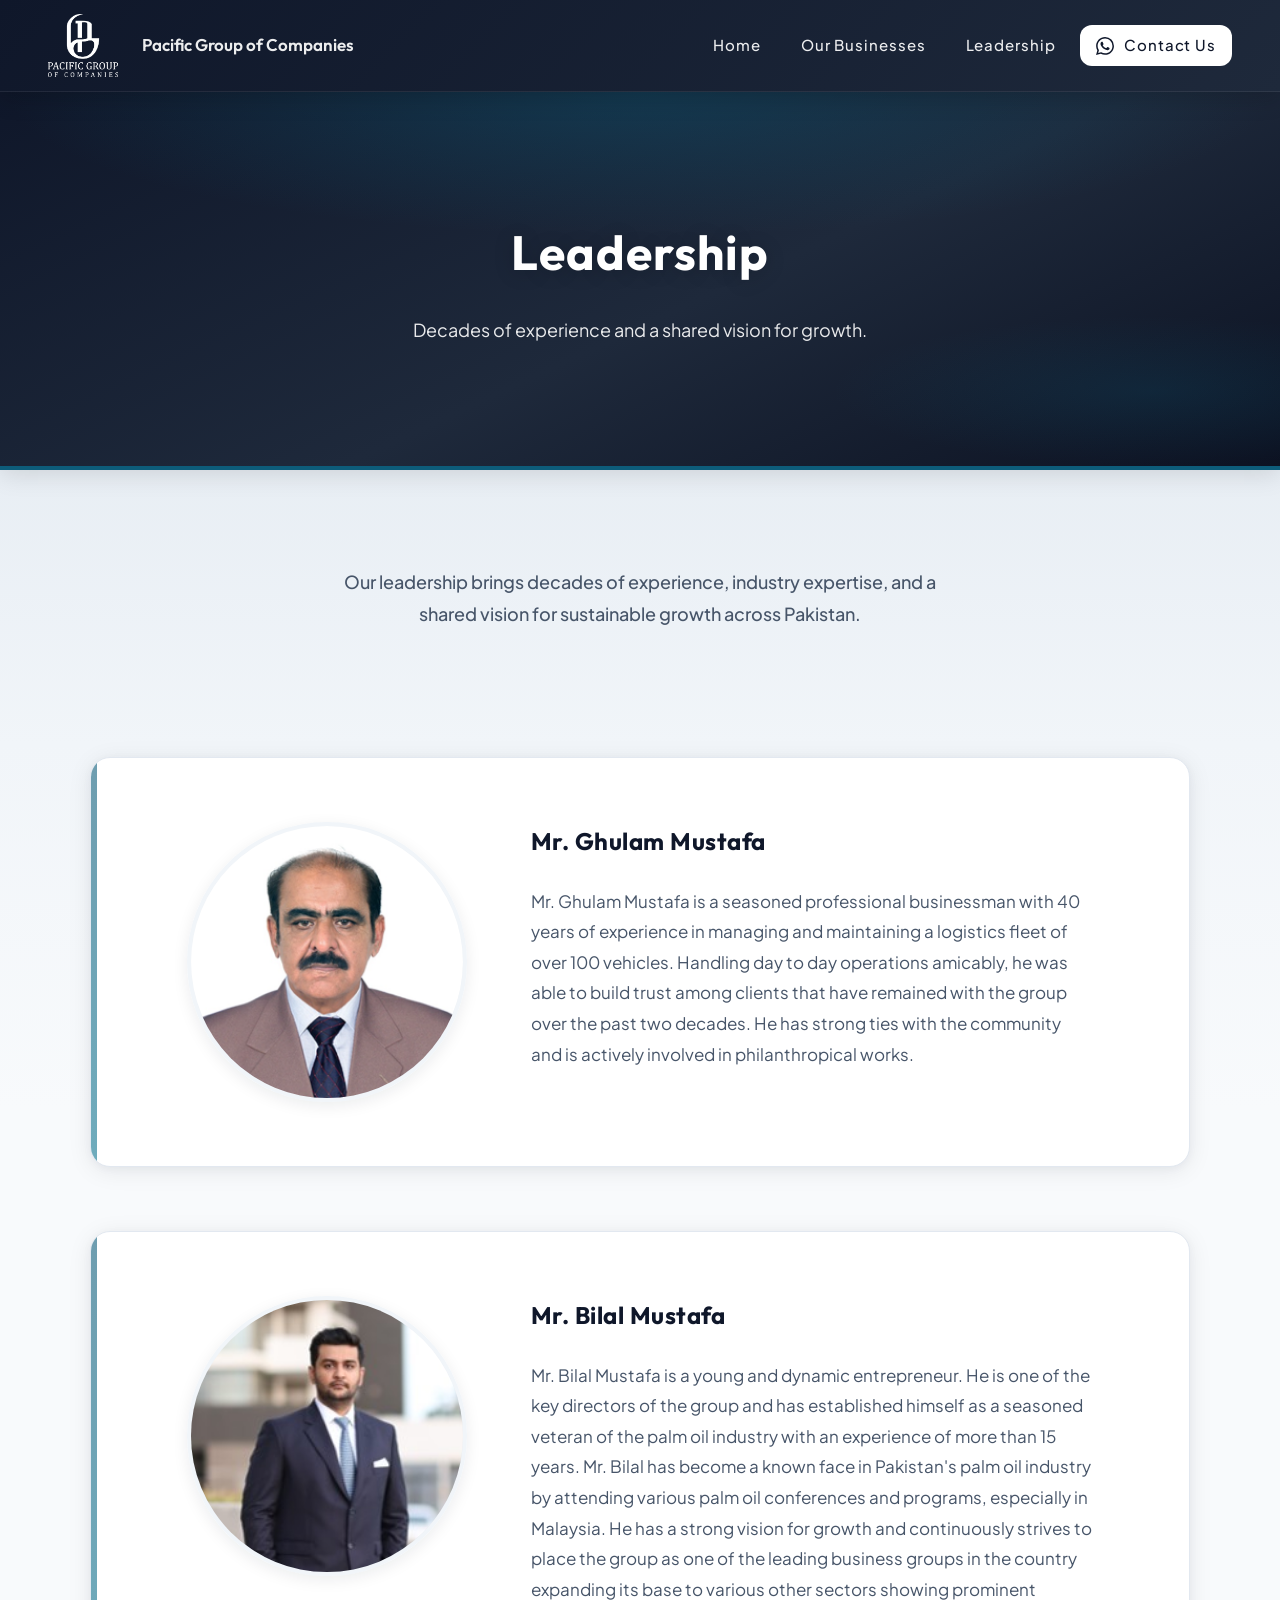
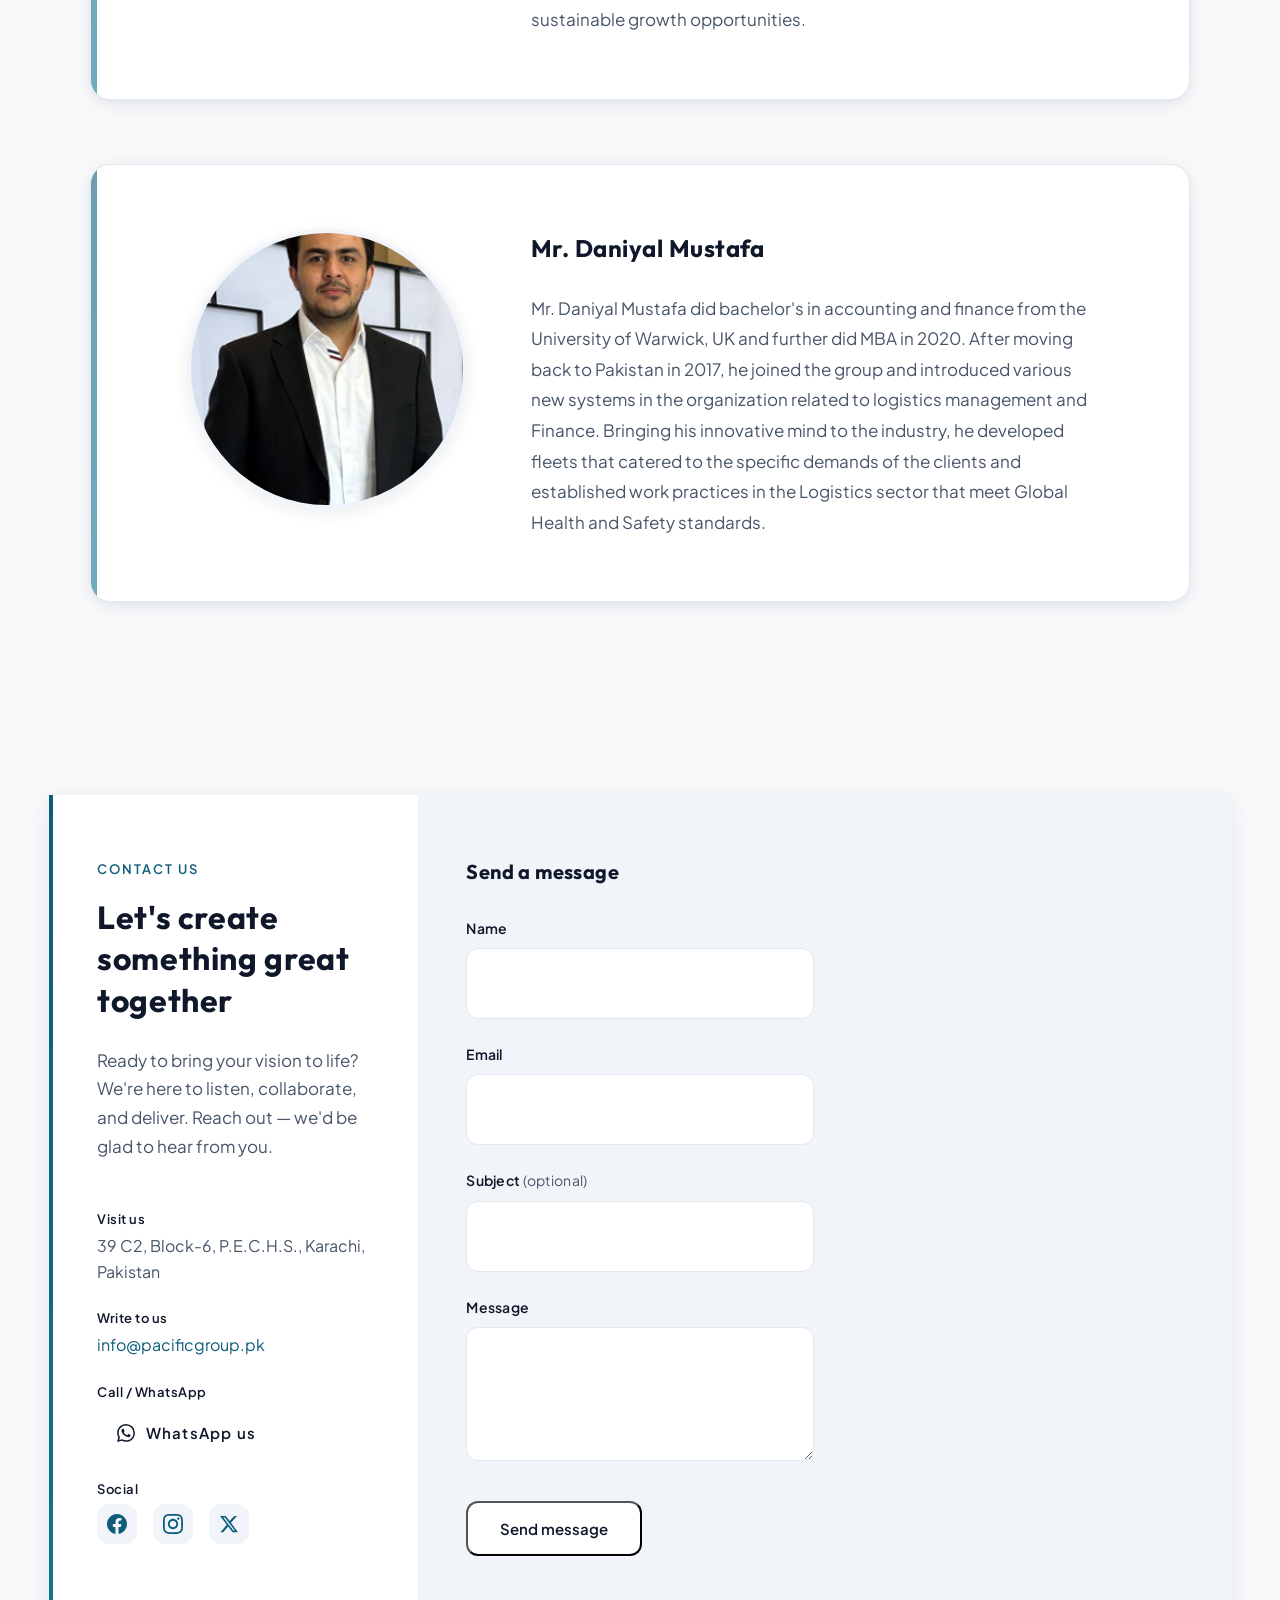
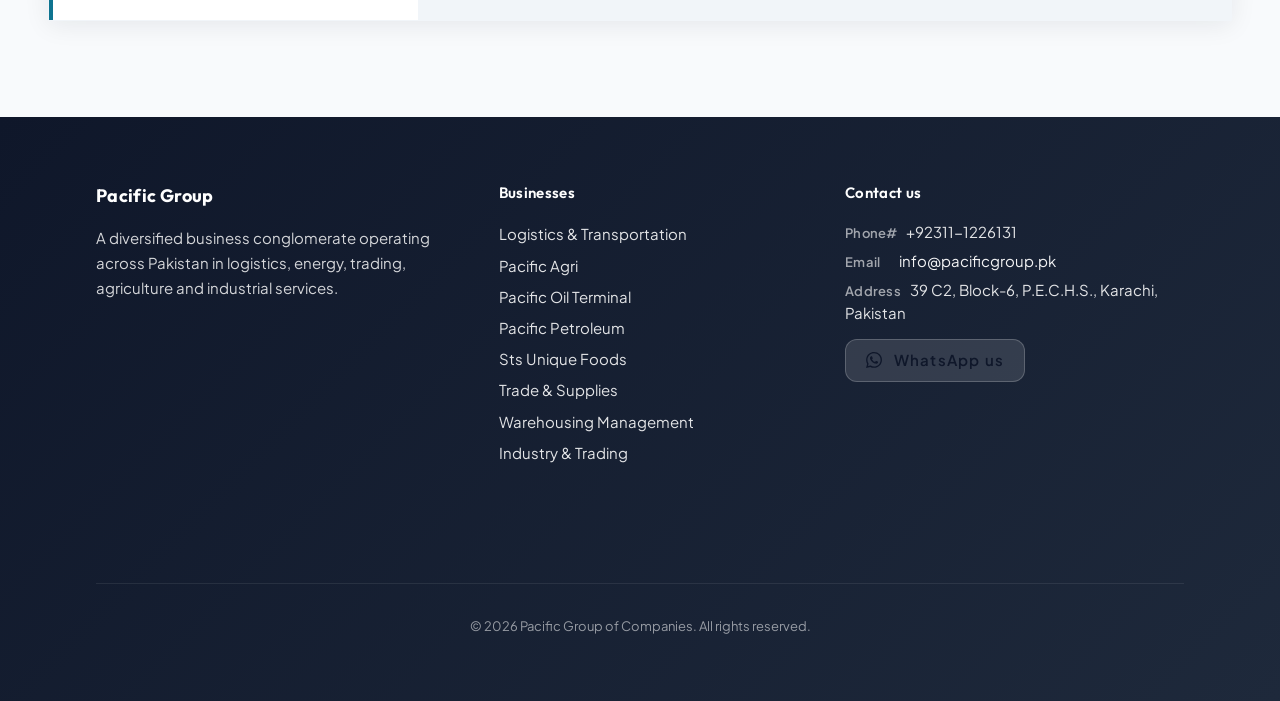
==== board-of-directors.html @ 05a31a5a "Initial commit: Pacific Group of Companies website Made-with: Cursor" ====
<!DOCTYPE html>
<html lang="en">
<head>
  <meta charset="UTF-8">
  <meta name="viewport" content="width=device-width, initial-scale=1.0">
  <title>Leadership | Pacific Group of Companies</title>
  <meta name="description" content="Meet our Leadership: Mr. Ghulam Mustafa, Mr. Bilal Mustafa, and Mr. Daniyal Mustafa — driving excellence across Pakistan.">
  <link rel="icon" type="image/png" href="assets/images/companies/pacific-group-logo.png">
  <link rel="stylesheet" href="assets/css/main.css?v=5">
  <link rel="preconnect" href="https://fonts.googleapis.com">
  <link rel="preconnect" href="https://fonts.gstatic.com" crossorigin>
  <link href="https://fonts.googleapis.com/css2?family=Outfit:wght@500;600;700&family=Plus+Jakarta+Sans:wght@400;500;600;700&display=swap" rel="stylesheet">
</head>
<body class="page-board">
  <header class="site-header" id="site-header">
    <a href="index.html" class="logo-link">
      <img src="assets/images/companies/pacific-group-logo.png" alt="Pacific Group of Companies" class="logo-img">
      <span class="logo-text">Pacific Group of Companies</span>
    </a>
    <button type="button" class="nav-toggle" aria-label="Toggle menu"></button>
    <nav class="nav">
      <a href="index.html">Home</a>
      <div class="nav-dropdown">
        <a href="our-businesses.html" class="nav-dropdown-trigger">Our Businesses</a>
        <div class="nav-dropdown-panel">
          <a href="our-businesses.html#logistics-transportation">Logistics &amp; Transportation</a>
          <a href="our-businesses.html#pacific-agri">Pacific Agri</a>
          <a href="our-businesses.html#pacific-oil-terminal">Pacific Oil Terminal</a>
          <a href="our-businesses.html#pacific-petroleum">Pacific Petroleum</a>
          <a href="our-businesses.html#sts-unique-foods">Sts Unique Foods</a>
          <a href="our-businesses.html#trade-supplies">Trade &amp; Supplies</a>
          <a href="our-businesses.html#warehousing-management">Warehousing Management</a>
        </div>
      </div>
      <a href="board-of-directors.html">Leadership</a>
      <a href="#" class="btn-contact" id="contact-us-btn"><svg class="icon-whatsapp" width="18" height="18" viewBox="0 0 24 24" fill="currentColor" aria-hidden="true"><path d="M17.472 14.382c-.297-.149-1.758-.867-2.03-.967-.273-.099-.471-.148-.67.15-.197.297-.767.966-.94 1.164-.173.199-.347.223-.644.075-.297-.15-1.255-.463-2.39-1.475-.883-.788-1.48-1.761-1.653-2.059-.173-.297-.018-.458.13-.606.134-.133.298-.347.446-.52.149-.174.198-.298.298-.497.099-.198.05-.371-.025-.52-.075-.149-.669-1.612-.916-2.207-.242-.579-.487-.5-.669-.51-.173-.008-.371-.01-.57-.01-.198 0-.52.074-.792.372-.272.297-1.04 1.016-1.04 2.479 0 1.462 1.065 2.875 1.213 3.074.149.198 2.096 3.2 5.077 4.487.709.306 1.262.489 1.694.625.712.227 1.36.195 1.871.118.571-.085 1.758-.719 2.006-1.413.248-.694.248-1.289.173-1.413-.074-.124-.272-.198-.57-.347m-5.421 7.403h-.004a9.87 9.87 0 01-5.031-1.378l-.361-.214-3.741.982.998-3.648-.235-.374a9.86 9.86 0 01-1.51-5.26c.001-5.45 4.436-9.884 9.888-9.884 2.64 0 5.122 1.03 6.988 2.898a9.825 9.825 0 012.893 6.994c-.003 5.45-4.437 9.884-9.885 9.884m8.413-18.297A11.815 11.815 0 0012.05 0C5.495 0 .16 5.335.157 11.892c0 2.096.547 4.142 1.588 5.945L.057 24l6.305-1.654a11.882 11.882 0 005.683 1.448h.005c6.554 0 11.89-5.335 11.893-11.893a11.821 11.821 0 00-3.48-8.413z"/></svg> Contact Us</a>
    </nav>
  </header>

  <main>
    <section class="page-hero">
      <div class="section-inner">
        <h1 class="reveal">Leadership</h1>
        <p class="reveal reveal-delay-1">Decades of experience and a shared vision for growth.</p>
      </div>
    </section>

    <section class="board-cards" id="board-cards">
      <div class="section-inner">
        <p class="board-intro reveal">Our leadership brings decades of experience, industry expertise, and a shared vision for sustainable growth across Pakistan.</p>
      <article class="director-card reveal">
        <div class="director-photo">
          <img src="assets/images/board/ghulam-mustafa.png" alt="Mr. Ghulam Mustafa">
        </div>
        <div class="director-content">
          <h2>Mr. Ghulam Mustafa</h2>
          <p>Mr. Ghulam Mustafa is a seasoned professional businessman with 40 years of experience in managing and maintaining a logistics fleet of over 100 vehicles. Handling day to day operations amicably, he was able to build trust among clients that have remained with the group over the past two decades. He has strong ties with the community and is actively involved in philanthropical works.</p>
        </div>
      </article>

      <article class="director-card reveal">
        <div class="director-photo">
          <img src="assets/images/board/bilal-mustafa.jpg" alt="Mr. Bilal Mustafa">
        </div>
        <div class="director-content">
          <h2>Mr. Bilal Mustafa</h2>
          <p>Mr. Bilal Mustafa is a young and dynamic entrepreneur. He is one of the key directors of the group and has established himself as a seasoned veteran of the palm oil industry with an experience of more than 15 years. Mr. Bilal has become a known face in Pakistan's palm oil industry by attending various palm oil conferences and programs, especially in Malaysia. He has a strong vision for growth and continuously strives to place the group as one of the leading business groups in the country expanding its base to various other sectors showing prominent sustainable growth opportunities.</p>
        </div>
      </article>

      <article class="director-card reveal">
        <div class="director-photo">
          <img src="assets/images/board/daniyal-mustafa.png" alt="Mr. Daniyal Mustafa">
        </div>
        <div class="director-content">
          <h2>Mr. Daniyal Mustafa</h2>
          <p>Mr. Daniyal Mustafa did bachelor's in accounting and finance from the University of Warwick, UK and further did MBA in 2020. After moving back to Pakistan in 2017, he joined the group and introduced various new systems in the organization related to logistics management and Finance. Bringing his innovative mind to the industry, he developed fleets that catered to the specific demands of the clients and established work practices in the Logistics sector that meet Global Health and Safety standards.</p>
        </div>
      </article>
      </div>
    </section>

    <section class="contact-card-section" id="contact">
      <div class="section-inner">
      <div class="contact-card">
        <div class="contact-card-info">
          <span class="contact-card-label">Contact us</span>
          <h2 class="contact-card-title">Let's create something great together</h2>
          <p class="contact-card-desc">Ready to bring your vision to life? We're here to listen, collaborate, and deliver. Reach out — we'd be glad to hear from you.</p>
          <div class="contact-card-details">
            <p class="contact-detail-heading">Visit us</p>
            <p class="contact-detail-text">39 C2, Block-6, P.E.C.H.S., Karachi, Pakistan</p>
            <p class="contact-detail-heading">Write to us</p>
            <p class="contact-detail-text"><a href="mailto:info@pacificgroup.pk">info@pacificgroup.pk</a></p>
            <p class="contact-detail-heading">Call / WhatsApp</p>
            <p class="contact-detail-text"><a href="#" class="btn-contact contact-card-whatsapp" id="contact-us-card"><svg class="icon-whatsapp" width="18" height="18" viewBox="0 0 24 24" fill="currentColor" aria-hidden="true"><path d="M17.472 14.382c-.297-.149-1.758-.867-2.03-.967-.273-.099-.471-.148-.67.15-.197.297-.767.966-.94 1.164-.173.199-.347.223-.644.075-.297-.15-1.255-.463-2.39-1.475-.883-.788-1.48-1.761-1.653-2.059-.173-.297-.018-.458.13-.606.134-.133.298-.347.446-.52.149-.174.198-.298.298-.497.099-.198.05-.371-.025-.52-.075-.149-.669-1.612-.916-2.207-.242-.579-.487-.5-.669-.51-.173-.008-.371-.01-.57-.01-.198 0-.52.074-.792.372-.272.297-1.04 1.016-1.04 2.479 0 1.462 1.065 2.875 1.213 3.074.149.198 2.096 3.2 5.077 4.487.709.306 1.262.489 1.694.625.712.227 1.36.195 1.871.118.571-.085 1.758-.719 2.006-1.413.248-.694.248-1.289.173-1.413-.074-.124-.272-.198-.57-.347m-5.421 7.403h-.004a9.87 9.87 0 01-5.031-1.378l-.361-.214-3.741.982.998-3.648-.235-.374a9.86 9.86 0 01-1.51-5.26c.001-5.45 4.436-9.884 9.888-9.884 2.64 0 5.122 1.03 6.988 2.898a9.825 9.825 0 012.893 6.994c-.003 5.45-4.437 9.884-9.885 9.884m8.413-18.297A11.815 11.815 0 0012.05 0C5.495 0 .16 5.335.157 11.892c0 2.096.547 4.142 1.588 5.945L.057 24l6.305-1.654a11.882 11.882 0 005.683 1.448h.005c6.554 0 11.89-5.335 11.893-11.893a11.821 11.821 0 00-3.48-8.413z"/></svg> WhatsApp us</a></p>
            <p class="contact-detail-heading">Social</p>
            <p class="contact-detail-text contact-social">
              <a href="https://www.facebook.com/" target="_blank" rel="noopener noreferrer" aria-label="Facebook" class="contact-social-link"><svg width="20" height="20" viewBox="0 0 24 24" fill="currentColor" aria-hidden="true"><path d="M24 12.073c0-6.627-5.373-12-12-12s-12 5.373-12 12c0 5.99 4.388 10.954 10.125 11.854v-8.385H7.078v-3.47h3.047V9.43c0-3.007 1.792-4.669 4.533-4.669 1.312 0 2.686.235 2.686.235v2.953H15.83c-1.491 0-1.956.925-1.956 1.874v2.25h3.328l-.532 3.47h-2.796v8.385C19.612 23.027 24 18.062 24 12.073z"/></svg></a>
              <a href="https://www.instagram.com/" target="_blank" rel="noopener noreferrer" aria-label="Instagram" class="contact-social-link"><svg width="20" height="20" viewBox="0 0 24 24" fill="currentColor" aria-hidden="true"><path d="M12 2.163c3.204 0 3.584.012 4.85.07 3.252.148 4.771 1.691 4.919 4.919.058 1.265.069 1.645.069 4.849 0 3.205-.012 3.584-.069 4.849-.149 3.225-1.664 4.771-4.919 4.919-1.266.058-1.644.07-4.85.07-3.204 0-3.584-.012-4.849-.07-3.26-.149-4.771-1.699-4.919-4.92-.058-1.265-.07-1.644-.07-4.849 0-3.204.013-3.583.07-4.849.149-3.227 1.664-4.771 4.919-4.919 1.266-.057 1.645-.069 4.849-.069zm0-2.163c-3.259 0-3.667.014-4.947.072-4.358.2-6.78 2.618-6.98 6.98-.059 1.281-.073 1.689-.073 4.948 0 3.259.014 3.668.072 4.948.2 4.358 2.618 6.78 6.98 6.98 1.281.058 1.689.072 4.948.072 3.259 0 3.668-.014 4.948-.072 4.354-.2 6.782-2.618 6.979-6.98.059-1.28.073-1.689.073-4.948 0-3.259-.014-3.667-.072-4.947-.196-4.354-2.617-6.78-6.979-6.98-1.281-.059-1.69-.073-4.949-.073zm0 5.838c-3.403 0-6.162 2.759-6.162 6.162s2.759 6.163 6.162 6.163 6.162-2.759 6.162-6.163c0-3.403-2.759-6.162-6.162-6.162zm0 10.162c-2.209 0-4-1.79-4-4 0-2.209 1.791-4 4-4s4 1.791 4 4c0 2.21-1.791 4-4 4zm6.406-11.845c-.796 0-1.441.645-1.441 1.44s.645 1.44 1.441 1.44c.795 0 1.439-.645 1.439-1.44s-.644-1.44-1.439-1.44z"/></svg></a>
              <a href="https://twitter.com/" target="_blank" rel="noopener noreferrer" aria-label="X (Twitter)" class="contact-social-link"><svg width="20" height="20" viewBox="0 0 24 24" fill="currentColor" aria-hidden="true"><path d="M18.244 2.25h3.308l-7.227 8.26 8.502 11.24H16.17l-5.214-6.817L4.99 21.75H1.68l7.73-8.835L1.254 2.25H8.08l4.713 6.231zm-1.161 17.52h1.833L7.084 4.126H5.117z"/></svg></a>
            </p>
          </div>
        </div>
        <div class="contact-query-form-wrap">
          <h3 class="contact-form-heading">Send a message</h3>
          <form class="contact-query-form" action="https://formspree.io/f/xjgedqyq" method="POST">
            <div class="contact-form-field">
              <label for="contact-name" class="contact-form-label">Name</label>
              <input type="text" id="contact-name" name="name" required aria-label="Your name" class="contact-form-input">
            </div>
            <div class="contact-form-field">
              <label for="contact-email" class="contact-form-label">Email</label>
              <input type="email" id="contact-email" name="email" required aria-label="Your email" class="contact-form-input">
            </div>
            <div class="contact-form-field">
              <label for="contact-subject" class="contact-form-label">Subject <span class="contact-form-optional">(optional)</span></label>
              <input type="text" id="contact-subject" name="subject" aria-label="Subject" class="contact-form-input">
            </div>
            <div class="contact-form-field">
              <label for="contact-message" class="contact-form-label">Message</label>
              <textarea id="contact-message" name="message" required aria-label="Your message" rows="4" class="contact-form-input contact-form-textarea"></textarea>
            </div>
            <button type="submit" class="btn btn-primary contact-form-submit">Send message</button>
          </form>
        </div>
        <div class="contact-card-map">
          <iframe src="https://maps.google.com/maps?q=39+C2,+Block-6,+P.E.C.H.S.,+Karachi,+Pakistan&z=16&ie=UTF8&iwloc=&output=embed" width="100%" height="100%" style="border:0;" allowfullscreen="" loading="lazy" referrerpolicy="no-referrer-when-downgrade" title="Pacific Group - 39 C2 Block-6 P.E.C.H.S. Karachi"></iframe>
        </div>
      </div>
      </div>
    </section>
  </main>

  <footer class="site-footer">
    <div class="footer-inner">
      <div class="footer-col footer-about">
        <p class="footer-brand">Pacific Group</p>
        <p class="footer-desc">A diversified business conglomerate operating across Pakistan in logistics, energy, trading, agriculture and industrial services.</p>
      </div>
      <div class="footer-col footer-businesses">
        <p class="footer-heading">Businesses</p>
        <ul class="footer-list">
          <li><a href="our-businesses.html#logistics-transportation">Logistics &amp; Transportation</a></li>
          <li><a href="our-businesses.html#pacific-agri">Pacific Agri</a></li>
          <li><a href="our-businesses.html#pacific-oil-terminal">Pacific Oil Terminal</a></li>
          <li><a href="our-businesses.html#pacific-petroleum">Pacific Petroleum</a></li>
          <li><a href="our-businesses.html#sts-unique-foods">Sts Unique Foods</a></li>
          <li><a href="our-businesses.html#trade-supplies">Trade &amp; Supplies</a></li>
          <li><a href="our-businesses.html#warehousing-management">Warehousing Management</a></li>
          <li><a href="our-businesses.html">Industry &amp; Trading</a></li>
        </ul>
      </div>
      <div class="footer-col footer-contact">
        <p class="footer-heading">Contact us</p>
        <p class="footer-contact-item"><span class="footer-icon">Phone#</span> +92311-1226131</p>
        <p class="footer-contact-item"><span class="footer-icon">Email</span> <a href="mailto:info@pacificgroup.pk">info@pacificgroup.pk</a></p>
        <p class="footer-contact-item"><span class="footer-icon">Address</span> 39 C2, Block-6, P.E.C.H.S., Karachi, Pakistan</p>
        <p class="footer-contact-item"><a href="#" class="btn-contact btn-contact-footer" id="contact-us-footer"><svg class="icon-whatsapp" width="16" height="16" viewBox="0 0 24 24" fill="currentColor" aria-hidden="true"><path d="M17.472 14.382c-.297-.149-1.758-.867-2.03-.967-.273-.099-.471-.148-.67.15-.197.297-.767.966-.94 1.164-.173.199-.347.223-.644.075-.297-.15-1.255-.463-2.39-1.475-.883-.788-1.48-1.761-1.653-2.059-.173-.297-.018-.458.13-.606.134-.133.298-.347.446-.52.149-.174.198-.298.298-.497.099-.198.05-.371-.025-.52-.075-.149-.669-1.612-.916-2.207-.242-.579-.487-.5-.669-.51-.173-.008-.371-.01-.57-.01-.198 0-.52.074-.792.372-.272.297-1.04 1.016-1.04 2.479 0 1.462 1.065 2.875 1.213 3.074.149.198 2.096 3.2 5.077 4.487.709.306 1.262.489 1.694.625.712.227 1.36.195 1.871.118.571-.085 1.758-.719 2.006-1.413.248-.694.248-1.289.173-1.413-.074-.124-.272-.198-.57-.347m-5.421 7.403h-.004a9.87 9.87 0 01-5.031-1.378l-.361-.214-3.741.982.998-3.648-.235-.374a9.86 9.86 0 01-1.51-5.26c.001-5.45 4.436-9.884 9.888-9.884 2.64 0 5.122 1.03 6.988 2.898a9.825 9.825 0 012.893 6.994c-.003 5.45-4.437 9.884-9.885 9.884m8.413-18.297A11.815 11.815 0 0012.05 0C5.495 0 .16 5.335.157 11.892c0 2.096.547 4.142 1.588 5.945L.057 24l6.305-1.654a11.882 11.882 0 005.683 1.448h.005c6.554 0 11.89-5.335 11.893-11.893a11.821 11.821 0 00-3.48-8.413z"/></svg> WhatsApp us</a></p>
      </div>
      <p class="copyright">&copy; <span id="year"></span> Pacific Group of Companies. All rights reserved.</p>
    </div>
  </footer>

  <button type="button" class="back-to-top" id="back-to-top" aria-label="Back to top" title="Back to top">
    <svg width="24" height="24" viewBox="0 0 24 24" fill="currentColor" aria-hidden="true"><path d="M7.41 15.41L12 10.83l4.59 4.58L18 14l-6-6-6 6z"/></svg>
  </button>

  <script src="assets/js/contact-config.js"></script>
  <script src="assets/js/main.js?v=3"></script>
</body>
</html>
---- assets/css/main.css ----
/* Pacific Group of Companies – Premium company profile
   Refined, professional, with transitions and scroll reveals. */

:root {
  --color-bg: #f8fafc;
  --color-surface: #ffffff;
  --color-text: #0f172a;
  --color-text-muted: #475569;
  --color-muted-light: #94a3b8;
  --color-accent: #0d5c7a;
  --color-accent-light: #0e7490;
  --color-accent-hover: #155e75;
  --color-hero-bg: #0f172a;
  --color-hero-bg-end: #1e293b;
  --color-border: #e2e8f0;
  --color-border-soft: #f1f5f9;
  --font-display: 'Outfit', 'Plus Jakarta Sans', sans-serif;
  --font-sans: 'Plus Jakarta Sans', -apple-system, BlinkMacSystemFont, sans-serif;
  --space-xs: 0.5rem;
  --space-sm: 1rem;
  --space-md: 1.5rem;
  --space-lg: 2rem;
  --space-xl: 3rem;
  --space-2xl: 4rem;
  --space-3xl: 6rem;
  --radius: 12px;
  --radius-lg: 20px;
  --radius-xl: 28px;
  --shadow-sm: 0 2px 8px rgba(15, 23, 42, 0.06);
  --shadow: 0 4px 24px rgba(15, 23, 42, 0.08);
  --shadow-lg: 0 12px 48px rgba(15, 23, 42, 0.12);
  --shadow-glow: 0 0 40px rgba(13, 92, 122, 0.15);
  --header-h: 92px;
  --header-bg: #0f172a;
  --header-bg-end: #1e293b;
  --header-text: rgba(255, 255, 255, 0.92);
  --header-text-hover: #fff;
  --header-border: rgba(255, 255, 255, 0.08);
  --ease-out: cubic-bezier(0.22, 1, 0.36, 1);
  --ease-out-expo: cubic-bezier(0.16, 1, 0.3, 1);
  --transition-fast: 0.2s var(--ease-out);
  --transition: 0.35s var(--ease-out);
  --transition-slow: 0.5s var(--ease-out-expo);
}

*,
*::before,
*::after {
  box-sizing: border-box;
}

html {
  scroll-behavior: smooth;
  scroll-padding-top: calc(var(--header-h) + 16px);
}

body {
  margin: 0;
  font-family: var(--font-sans);
  font-size: 1rem;
  line-height: 1.65;
  color: var(--color-text);
  background: var(--color-bg);
  -webkit-font-smoothing: antialiased;
}

img {
  max-width: 100%;
  height: auto;
  display: block;
}

a {
  color: var(--color-accent);
  text-decoration: none;
  transition: color var(--transition-fast);
}

a:hover {
  text-decoration: none;
}

/* ----- Scroll reveal: visible by default so content shows if JS fails ----- */
.reveal {
  opacity: 1;
  transform: translateY(0);
  transition: opacity 0.7s var(--ease-out-expo), transform 0.7s var(--ease-out-expo);
}

/* When JS runs it adds .js-ready; then we hide .reveal until they get .visible */
body.js-ready .reveal {
  opacity: 0;
  transform: translateY(28px);
}

body.js-ready .reveal.visible {
  opacity: 1;
  transform: translateY(0);
}

.reveal-delay-1 { transition-delay: 0.1s; }
.reveal-delay-2 { transition-delay: 0.2s; }
.reveal-delay-3 { transition-delay: 0.3s; }
.reveal-delay-4 { transition-delay: 0.4s; }

/* ----- Header – dark, matches hero/footer; same on every page ----- */
.site-header {
  position: fixed;
  top: 0;
  left: 0;
  right: 0;
  z-index: 1000;
  display: flex;
  align-items: center;
  justify-content: space-between;
  gap: var(--space-md);
  height: var(--header-h);
  min-height: var(--header-h);
  padding: 0 var(--space-xl);
  background: linear-gradient(135deg, var(--header-bg) 0%, var(--header-bg-end) 100%);
  border-bottom: 1px solid var(--header-border);
  box-shadow: 0 4px 24px rgba(0, 0, 0, 0.2);
}

.site-header.scrolled {
  box-shadow: 0 4px 28px rgba(0, 0, 0, 0.25);
}

.logo-link {
  display: flex;
  align-items: center;
  text-decoration: none;
  transition: opacity var(--transition-fast), transform var(--transition-fast);
}

.logo-link:hover {
  text-decoration: none;
  opacity: 0.9;
  transform: scale(1.02);
}

.site-header .logo-img {
  max-height: 64px;
  height: 64px;
  width: auto;
  object-fit: contain;
  object-position: left center;
  filter: brightness(0) invert(1);
}

.logo-text {
  font-family: var(--font-display);
  font-weight: 600;
  font-size: 1.0625rem;
  color: var(--header-text);
  white-space: nowrap;
  margin-left: var(--space-md);
  max-width: 280px;
  overflow: hidden;
  transition: opacity var(--transition), max-width var(--transition), margin-left var(--transition);
}

.site-header.scrolled .logo-text {
  opacity: 0;
  max-width: 0;
  margin-left: 0;
}

/* ----- Back to top – floating button, visible on scroll ----- */
.back-to-top {
  position: fixed;
  bottom: var(--space-lg);
  right: var(--space-lg);
  z-index: 999;
  width: 52px;
  height: 52px;
  padding: 0;
  border: none;
  border-radius: 50%;
  background: linear-gradient(135deg, var(--header-bg) 0%, var(--header-bg-end) 100%);
  color: #fff;
  cursor: pointer;
  box-shadow: var(--shadow-lg);
  display: flex;
  align-items: center;
  justify-content: center;
  opacity: 0;
  visibility: hidden;
  transform: translateY(8px);
  transition: opacity var(--transition), visibility var(--transition), transform var(--transition);
}

.back-to-top.is-visible {
  opacity: 1;
  visibility: visible;
  transform: translateY(0);
}

.back-to-top.is-visible:hover,
.back-to-top.is-visible:focus {
  transform: translateY(0) scale(1.06);
}

.nav {
  display: flex;
  align-items: center;
  gap: var(--space-xs);
}

.nav a {
  color: var(--header-text);
  font-weight: 500;
  font-size: 0.9375rem;
  letter-spacing: 0.06em;
  padding: var(--space-xs) var(--space-sm);
  border-radius: var(--radius);
  position: relative;
}

.nav a::after {
  content: '';
  position: absolute;
  bottom: 4px;
  left: var(--space-sm);
  right: var(--space-sm);
  height: 2px;
  background: var(--color-accent-light);
  transform: scaleX(0);
  transform-origin: right;
  transition: transform var(--transition);
  border-radius: 1px;
}

.nav a:hover {
  color: var(--header-text-hover);
}

.nav a:hover::after {
  transform: scaleX(1);
  transform-origin: left;
}

/* Our Businesses dropdown */
.nav-dropdown {
  position: relative;
  display: flex;
  align-items: center;
}

.nav-dropdown-trigger {
  display: inline-flex;
  align-items: center;
}

.nav-dropdown-trigger::after {
  content: '';
  display: inline-block;
  margin-left: 0.25em;
  border: 5px solid transparent;
  border-top-color: currentColor;
  border-bottom: none;
  vertical-align: 0.2em;
}

.nav-dropdown-panel {
  position: absolute;
  top: 100%;
  left: 0;
  margin-top: 4px;
  min-width: 240px;
  padding: var(--space-xs) 0;
  background: var(--header-bg-end);
  border: 1px solid var(--header-border);
  border-radius: var(--radius);
  box-shadow: 0 12px 40px rgba(0, 0, 0, 0.35);
  opacity: 0;
  visibility: hidden;
  transform: translateY(-6px);
  transition: opacity 0.2s var(--ease-out), visibility 0.2s, transform 0.2s var(--ease-out);
  z-index: 100;
}

.nav-dropdown:hover .nav-dropdown-panel {
  opacity: 1;
  visibility: visible;
  transform: translateY(0);
}

.nav-dropdown-panel a {
  display: block;
  padding: var(--space-sm) var(--space-md);
  font-size: 0.9375rem;
  color: var(--header-text);
  border-radius: 0;
}

.nav-dropdown-panel a::after {
  display: none;
}

.nav-dropdown-panel a:hover {
  background: rgba(255, 255, 255, 0.08);
  color: var(--header-text-hover);
}

.btn-contact {
  display: inline-flex;
  align-items: center;
  gap: 0.35em;
  padding: 0.6rem 1.25rem;
  background: #fff;
  color: var(--header-bg) !important;
  font-weight: 600;
  font-size: 0.9375rem;
  letter-spacing: 0.08em;
  border-radius: var(--radius);
  transition: background var(--transition), color var(--transition), transform var(--transition-fast), box-shadow var(--transition);
}

.btn-contact:hover {
  background: rgba(255, 255, 255, 0.95);
  text-decoration: none;
  color: var(--header-bg) !important;
  transform: translateY(-2px);
  box-shadow: 0 6px 24px rgba(0, 0, 0, 0.3);
}

.btn-contact .icon-whatsapp {
  flex-shrink: 0;
  margin-right: 0.35em;
}

.nav-toggle {
  display: none;
  width: 44px;
  height: 44px;
  padding: 0;
  border: none;
  background: transparent;
  cursor: pointer;
  position: relative;
  flex-shrink: 0;
}

.nav-toggle::before,
.nav-toggle::after {
  content: '';
  position: absolute;
  left: 12px;
  right: 12px;
  height: 2px;
  background: var(--header-text);
  transition: transform var(--transition);
  border-radius: 1px;
}

.nav-toggle::before { top: 16px; }
.nav-toggle::after { bottom: 16px; }

.nav-toggle.is-open::before {
  transform: translateY(6px) rotate(45deg);
}

.nav-toggle.is-open::after {
  transform: translateY(-6px) rotate(-45deg);
}

/* ----- Main ----- */
main {
  padding-top: var(--header-h);
}

/* ----- Hero (Home) – Video background + full impact ----- */
.hero {
  position: relative;
  min-height: 92vh;
  display: flex;
  flex-direction: column;
  align-items: center;
  justify-content: center;
  text-align: center;
  padding: var(--space-3xl) var(--space-lg);
  background: linear-gradient(145deg, var(--color-hero-bg) 0%, var(--color-hero-bg-end) 50%, #0f172a 100%);
  overflow: hidden;
}

.hero-video-wrap {
  position: absolute;
  inset: 0;
  z-index: 0;
  min-width: 100%;
  min-height: 100%;
}

.hero-video {
  position: absolute;
  top: 50%;
  left: 50%;
  min-width: 100%;
  min-height: 100%;
  width: 100%;
  height: 100%;
  object-fit: cover;
  transform: translate(-50%, -50%);
}

.hero-overlay {
  position: absolute;
  inset: 0;
  z-index: 0.5;
  background: linear-gradient(145deg, rgba(15, 23, 42, 0.5) 0%, rgba(30, 41, 59, 0.45) 50%, rgba(15, 23, 42, 0.55) 100%);
  pointer-events: none;
}

.hero::before {
  content: '';
  position: absolute;
  inset: 0;
  z-index: 0.6;
  background: 
    radial-gradient(ellipse 80% 50% at 50% -20%, rgba(13, 92, 122, 0.2) 0%, transparent 50%),
    radial-gradient(ellipse 60% 40% at 100% 100%, rgba(13, 92, 122, 0.1) 0%, transparent 50%);
  pointer-events: none;
}

.hero-content {
  position: relative;
  z-index: 1;
  max-width: 800px;
  text-shadow: 0 2px 20px rgba(0, 0, 0, 0.3);
}

.hero .overline {
  display: inline-block;
  font-size: 0.8125rem;
  font-weight: 600;
  letter-spacing: 0.2em;
  text-transform: uppercase;
  color: rgba(255, 255, 255, 0.7);
  margin-bottom: var(--space-md);
}

.hero h1 {
  margin: 0 0 var(--space-md);
  font-family: var(--font-display);
  font-size: clamp(2.25rem, 5.5vw, 3.75rem);
  font-weight: 700;
  line-height: 1.15;
  letter-spacing: 0.02em;
  color: #fff;
  text-shadow: 0 2px 24px rgba(0, 0, 0, 0.2);
}

.tagline {
  margin: 0 0 var(--space-xl);
  font-size: 1.125rem;
  line-height: 1.7;
  color: rgba(255, 255, 255, 0.85);
  max-width: 560px;
  margin-left: auto;
  margin-right: auto;
}

.hero-cta {
  display: flex;
  flex-wrap: wrap;
  gap: var(--space-md);
  justify-content: center;
}

.btn {
  display: inline-flex;
  align-items: center;
  justify-content: center;
  padding: 0.9rem 1.75rem;
  font-weight: 600;
  font-size: 0.9375rem;
  font-family: var(--font-sans);
  border-radius: var(--radius);
  transition: background var(--transition), color var(--transition), transform var(--transition-fast), box-shadow var(--transition);
  text-decoration: none;
}

.btn-primary {
  background: #fff;
  color: var(--color-hero-bg);
}

.btn-primary:hover {
  background: rgba(255, 255, 255, 0.95);
  color: var(--color-hero-bg);
  text-decoration: none;
  transform: translateY(-2px);
  box-shadow: 0 12px 32px rgba(0, 0, 0, 0.25);
}

.btn-secondary {
  background: transparent;
  color: #fff;
  border: 2px solid rgba(255, 255, 255, 0.5);
}

.btn-secondary:hover {
  background: rgba(255, 255, 255, 0.1);
  color: #fff;
  border-color: rgba(255, 255, 255, 0.8);
  text-decoration: none;
  transform: translateY(-2px);
}

.hero-scroll {
  position: absolute;
  bottom: var(--space-lg);
  left: 50%;
  transform: translateX(-50%);
  display: flex;
  flex-direction: column;
  align-items: center;
  gap: var(--space-xs);
  color: rgba(255, 255, 255, 0.6);
  font-size: 0.75rem;
  letter-spacing: 0.1em;
  text-transform: uppercase;
}

.hero-scroll::after {
  content: '';
  width: 24px;
  height: 40px;
  border: 2px solid rgba(255, 255, 255, 0.4);
  border-radius: 12px;
  animation: scroll-bounce 2s ease-in-out infinite;
}

@keyframes scroll-bounce {
  0%, 100% { transform: translateY(0); opacity: 0.6; }
  50% { transform: translateY(6px); opacity: 1; }
}

/* ----- Stats strip (Home) ----- */
.stats-strip {
  display: grid;
  grid-template-columns: repeat(3, 1fr);
  gap: var(--space-lg);
  max-width: 900px;
  margin: 0 auto;
  padding: var(--space-xl) var(--space-lg);
  text-align: center;
}

.stat-item .stat-value {
  font-family: var(--font-display);
  font-size: clamp(1.75rem, 3vw, 2.25rem);
  font-weight: 700;
  color: var(--color-accent);
  line-height: 1.2;
}

.stat-num-text {
  opacity: 0;
  transform: translateY(8px);
  transition: opacity 0.6s var(--ease-out-expo), transform 0.6s var(--ease-out-expo);
}

.stat-num-text.stat-visible {
  opacity: 1;
  transform: translateY(0);
}

.stat-item .stat-label {
  font-size: 0.875rem;
  color: var(--color-text-muted);
  margin-top: 0.25rem;
}

/* ----- Section defaults ----- */
.section {
  padding: var(--space-3xl) var(--space-lg);
}

.section-inner {
  max-width: 1000px;
  margin: 0 auto;
}

.section-title {
  font-family: var(--font-display);
  font-size: clamp(1.5rem, 2.5vw, 2rem);
  font-weight: 700;
  letter-spacing: 0.02em;
  color: var(--color-text);
  margin: 0 0 var(--space-sm);
}

.section-subtitle {
  font-size: 1rem;
  color: var(--color-text-muted);
  margin: 0 0 var(--space-xl);
  max-width: 560px;
}

/* Intro (Home) */
.intro {
  padding: var(--space-3xl) var(--space-lg);
  background: var(--color-bg);
}

.intro .section-inner {
  max-width: 720px;
}

.intro p {
  margin: 0 0 var(--space-md);
  font-size: 1.0625rem;
  color: var(--color-text-muted);
  line-height: 1.75;
}

.intro p:last-child {
  margin-bottom: 0;
}

/* Home – Our Businesses grid (logo + name, links to Our Businesses page) – stretched and large */
.home-businesses {
  padding: clamp(4rem, 8vw, 6rem) var(--space-xl);
  background: var(--color-bg);
}

.home-businesses .section-inner {
  max-width: 1200px;
}

.home-businesses .section-title {
  text-align: center;
  font-size: clamp(1.75rem, 3.5vw, 2.5rem);
  margin-bottom: var(--space-md);
}

.home-businesses .section-subtitle {
  text-align: center;
  margin-left: auto;
  margin-right: auto;
  margin-bottom: var(--space-2xl);
  font-size: 1.125rem;
}

.home-businesses-grid {
  display: grid;
  grid-template-columns: repeat(3, 1fr);
  gap: var(--space-xl);
  width: 100%;
}

/* Highlight when scrolled to from nav (home page) */
.home-businesses:target {
  animation: section-highlight 1.8s var(--ease-out-expo) forwards;
}

@keyframes section-highlight {
  0% { background: var(--color-bg); }
  15% { background: rgba(13, 92, 122, 0.06); }
  100% { background: var(--color-bg); }
}

.home-business-card {
  display: flex;
  flex-direction: column;
  align-items: center;
  padding: var(--space-2xl) var(--space-xl);
  background: var(--color-surface);
  border-radius: var(--radius-lg);
  border: 1px solid var(--color-border-soft);
  box-shadow: var(--shadow);
  transition: transform var(--transition), box-shadow var(--transition), border-color var(--transition);
  text-decoration: none;
  color: inherit;
  position: relative;
  overflow: hidden;
}

.home-business-card::before {
  content: '';
  position: absolute;
  left: 0;
  top: 0;
  bottom: 0;
  width: 4px;
  background: linear-gradient(180deg, var(--color-accent), var(--color-accent-light));
  opacity: 0;
  transition: opacity var(--transition);
}

.home-business-card:hover {
  transform: translateY(-6px);
  box-shadow: var(--shadow-lg);
  border-color: var(--color-border);
}

.home-business-card:hover::before {
  opacity: 1;
}

.home-business-card-logo {
  display: flex;
  align-items: center;
  justify-content: center;
  width: 100%;
  min-height: 150px;
  margin-bottom: var(--space-lg);
}

.home-business-card-logo img {
  max-height: 130px;
  max-width: 200px;
  width: auto;
  object-fit: contain;
}

.home-business-card-logo.logo-placeholder {
  background: linear-gradient(135deg, #e2e8f0 0%, #cbd5e1 100%);
  border-radius: var(--radius);
  color: var(--color-text-muted);
  font-size: 0.875rem;
  font-weight: 600;
  text-align: center;
  padding: var(--space-md);
}

.home-business-card-logo.logo-placeholder span {
  display: block;
  line-height: 1.2;
}

.home-business-card-name {
  font-family: var(--font-display);
  font-size: 1.125rem;
  font-weight: 600;
  letter-spacing: 0.02em;
  color: var(--color-text);
  text-align: center;
  line-height: 1.35;
}

/* Clients (Home) – Full-width slideshow, pauses on hover */
.clients {
  padding: var(--space-2xl) 0;
  background: var(--color-bg);
  overflow: hidden;
}

.clients-header {
  max-width: 1000px;
  margin: 0 auto var(--space-lg);
  padding: 0 var(--space-lg);
  text-align: center;
}

.clients .section-title {
  text-align: center;
}

.clients .section-subtitle {
  text-align: center;
  margin-left: auto;
  margin-right: auto;
}

.client-logos-track {
  width: 100%;
  overflow: hidden;
  padding: var(--space-md) 0;
}

.client-logos-track:hover .client-logos-row {
  animation-play-state: paused;
}

.client-logos-row {
  display: flex;
  width: max-content;
  animation: client-slide 45s linear infinite;
}

@keyframes client-slide {
  0% { transform: translateX(0); }
  100% { transform: translateX(-50%); }
}

.client-logos {
  display: flex;
  flex-shrink: 0;
  align-items: center;
  gap: var(--space-lg);
  padding: 0 var(--space-xl);
}

.client-logo {
  display: flex;
  align-items: center;
  justify-content: center;
  flex-shrink: 0;
  width: 280px;
  height: 160px;
  padding: var(--space-lg) var(--space-xl);
  background: var(--color-surface);
  border-radius: var(--radius);
  border: 1px solid var(--color-border-soft);
  transition: transform var(--transition), box-shadow var(--transition), border-color var(--transition);
}

.client-logo:hover {
  transform: translateY(-4px);
  box-shadow: var(--shadow);
  border-color: var(--color-border);
}

.client-logo img {
  max-height: 120px;
  max-width: 220px;
  width: auto;
  height: auto;
  object-fit: contain;
  transition: filter var(--transition);
}

.client-logo:not(.logo-placeholder):hover img {
  filter: none;
}

.client-logo.logo-placeholder {
  background: linear-gradient(135deg, #f1f5f9 0%, #e2e8f0 100%);
  color: var(--color-text-muted);
  font-size: 0.8125rem;
  font-weight: 600;
  text-align: center;
  line-height: 1.2;
}

.client-logo.logo-placeholder span {
  padding: 0 var(--space-xs);
}

/* ----- Page hero (inner pages) – background image + overlay, sharp edge ----- */
.page-hero {
  text-align: center;
  min-height: 50vh;
  display: flex;
  align-items: center;
  justify-content: center;
  padding: var(--space-3xl) var(--space-lg);
  background-image: linear-gradient(160deg, rgba(15, 23, 42, 0.82) 0%, rgba(30, 41, 59, 0.8) 60%, rgba(12, 18, 34, 0.88) 100%), url("../images/sections/skyscrapers.jpg");
  background-size: cover;
  background-position: center;
  position: relative;
  overflow: hidden;
  border-bottom: 4px solid var(--color-accent);
  box-shadow: 0 4px 24px rgba(0, 0, 0, 0.12);
}

.page-hero::before {
  content: '';
  position: absolute;
  inset: 0;
  z-index: 0;
  background: 
    radial-gradient(ellipse 90% 60% at 50% 0%, rgba(13, 92, 122, 0.35) 0%, transparent 55%),
    radial-gradient(ellipse 60% 50% at 80% 80%, rgba(13, 92, 122, 0.15) 0%, transparent 50%);
  pointer-events: none;
}

.page-hero .section-inner {
  position: relative;
  z-index: 1;
}

.page-hero h1 {
  margin: 0 0 var(--space-md);
  font-family: var(--font-display);
  font-size: clamp(2.25rem, 5vw, 3.25rem);
  font-weight: 700;
  letter-spacing: 0.02em;
  color: #fff;
  text-shadow: 0 2px 24px rgba(0, 0, 0, 0.25);
}

.page-hero p {
  margin: 0;
  font-size: 1.125rem;
  color: rgba(255, 255, 255, 0.9);
  max-width: 520px;
  margin-left: auto;
  margin-right: auto;
  line-height: 1.6;
}

/* ----- Businesses (Our Businesses page) – Premium cards, large logos ----- */
.businesses {
  padding: clamp(3rem, 6vw, 5rem) var(--space-xl);
  background: linear-gradient(180deg, var(--color-bg) 0%, #f1f5f9 30%, var(--color-bg) 100%);
}

.businesses .section-inner {
  display: flex;
  flex-direction: column;
  gap: var(--space-2xl);
  max-width: 1100px;
  margin-left: auto;
  margin-right: auto;
}

.businesses-intro {
  text-align: center;
  max-width: 680px;
  margin: 0 auto var(--space-xl);
  font-size: 1.125rem;
  color: var(--color-text-muted);
  line-height: 1.75;
}

.business-card {
  display: grid;
  grid-template-columns: 320px 1fr;
  gap: var(--space-2xl);
  align-items: center;
  padding: var(--space-2xl) var(--space-2xl);
  background: var(--color-surface);
  border-radius: var(--radius-xl);
  border: 1px solid var(--color-border-soft);
  box-shadow: var(--shadow);
  transition: transform var(--transition), box-shadow var(--transition), border-color var(--transition);
  position: relative;
  overflow: hidden;
}

.business-card::before {
  content: '';
  position: absolute;
  left: 0;
  top: 0;
  bottom: 0;
  width: 4px;
  background: linear-gradient(180deg, var(--color-accent), var(--color-accent-light));
  opacity: 0;
  transition: opacity var(--transition);
}

.business-card:hover {
  transform: translateY(-6px);
  box-shadow: var(--shadow-lg);
  border-color: var(--color-border);
}

.business-card:hover::before {
  opacity: 1;
}

/* Card section backgrounds (Our Businesses) – image + subtle overlay for premium look */
.business-card[class*="card-bg-"] {
  background-size: cover;
  background-position: center;
}
.business-card[class*="card-bg-"]::after {
  content: '';
  position: absolute;
  inset: 0;
  background: linear-gradient(135deg, rgba(255, 255, 255, 0.72) 0%, rgba(248, 250, 252, 0.65) 50%, rgba(255, 255, 255, 0.7) 100%);
  z-index: 0;
  transition: opacity 0.4s var(--ease-out);
}
.business-card[class*="card-bg-"]:hover::after {
  opacity: 0.55;
}
.business-card .business-logo,
.business-card .business-content {
  position: relative;
  z-index: 1;
}
.business-card.card-bg-logistics { background-image: url("../images/sections/logistics.jpg"); }
.business-card.card-bg-trade { background-image: url("../images/sections/tech-logistics.jpg"); }
.business-card.card-bg-warehouse { background-image: url("../images/sections/warehouse.jpg"); }
.business-card.card-bg-agri { background-image: url("../images/sections/crops.jpg"); }
.business-card.card-bg-oil-terminal { background-image: url("../images/sections/sunrise-port.jpg"); }
.business-card.card-bg-foods { background-image: url("../images/sections/tech-logistics.jpg"); }
.business-card.card-bg-petroleum { background-image: url("../images/sections/windmills-sunset.jpg"); }

.business-logo {
  display: flex;
  align-items: center;
  justify-content: center;
  min-height: 240px;
  padding: var(--space-xl);
  background: linear-gradient(145deg, #f8fafc 0%, #f1f5f9 100%);
  border-radius: var(--radius-lg);
  transition: background var(--transition), transform var(--transition);
}

.business-card:hover .business-logo {
  background: linear-gradient(145deg, #f1f5f9 0%, #e2e8f0 100%);
  transform: scale(1.02);
}

.business-logo img {
  max-height: 180px;
  max-width: 280px;
  width: auto;
  object-fit: contain;
}

.business-logo.logo-placeholder {
  background: linear-gradient(135deg, #e2e8f0 0%, #cbd5e1 100%);
  color: var(--color-text-muted);
  font-size: 0.9rem;
  font-weight: 600;
  text-align: center;
}

.business-content h2 {
  margin: 0 0 var(--space-md);
  font-family: var(--font-display);
  font-size: 1.625rem;
  font-weight: 700;
  letter-spacing: 0.02em;
  color: var(--color-text);
}

.business-content p {
  margin: 0;
  font-size: 1.0625rem;
  color: var(--color-text-muted);
  line-height: 1.8;
}

/* ----- Leadership – Premium leadership cards ----- */
.page-board .page-hero {
  min-height: 42vh;
  padding: var(--space-3xl) var(--space-lg);
  background: linear-gradient(155deg, var(--color-hero-bg) 0%, var(--color-hero-bg-end) 55%, #0c1222 100%);
}

.page-board .page-hero::before {
  background:
    radial-gradient(ellipse 90% 70% at 50% 0%, rgba(13, 92, 122, 0.4) 0%, transparent 55%),
    radial-gradient(ellipse 50% 40% at 90% 80%, rgba(13, 92, 122, 0.2) 0%, transparent 50%);
}

.page-board .page-hero h1 {
  font-size: clamp(2rem, 4.5vw, 3rem);
  font-weight: 700;
  letter-spacing: 0.02em;
  text-shadow: 0 2px 20px rgba(0, 0, 0, 0.2);
}

.page-board .page-hero p {
  font-size: 1.125rem;
  color: rgba(255, 255, 255, 0.9);
}

.board-cards {
  padding: var(--space-3xl) var(--space-lg);
  margin-top: 0;
  background: linear-gradient(180deg, #e8eef4 0%, #f1f5f9 15%, var(--color-bg) 35%);
}

.board-cards .section-inner {
  display: flex;
  flex-direction: column;
  gap: var(--space-2xl);
  max-width: 1100px;
  margin-left: auto;
  margin-right: auto;
}

.board-intro {
  text-align: center;
  max-width: 640px;
  margin: 0 auto var(--space-2xl);
  font-size: 1.125rem;
  color: var(--color-text-muted);
  line-height: 1.75;
  font-weight: 500;
}

.director-card {
  display: grid;
  grid-template-columns: 280px 1fr;
  gap: var(--space-2xl);
  align-items: start;
  padding: var(--space-2xl) var(--space-3xl);
  background: var(--color-surface);
  border-radius: var(--radius-lg);
  border: 1px solid var(--color-border);
  box-shadow: 0 4px 24px rgba(15, 23, 42, 0.08), 0 2px 8px rgba(15, 23, 42, 0.04);
  transition: transform var(--transition), box-shadow var(--transition), border-color var(--transition);
  position: relative;
  overflow: hidden;
}

.director-card::before {
  content: '';
  position: absolute;
  left: 0;
  top: 0;
  bottom: 0;
  width: 6px;
  background: linear-gradient(180deg, var(--color-accent), var(--color-accent-light));
  opacity: 0.6;
  transition: opacity var(--transition);
}

.director-card:hover {
  transform: translateY(-6px);
  box-shadow: 0 16px 48px rgba(15, 23, 42, 0.12), 0 4px 16px rgba(15, 23, 42, 0.06);
  border-color: var(--color-accent);
}

.director-card:hover::before {
  opacity: 1;
}

.director-photo {
  border-radius: 50%;
  overflow: hidden;
  aspect-ratio: 1;
  background: linear-gradient(145deg, #f1f5f9 0%, #e2e8f0 100%);
  border: 4px solid var(--color-border-soft);
  box-shadow: 0 4px 16px rgba(15, 23, 42, 0.08);
  transition: border-color var(--transition), box-shadow var(--transition), transform var(--transition);
}

.director-card:hover .director-photo {
  border-color: var(--color-accent);
  box-shadow: 0 8px 28px rgba(13, 92, 122, 0.2);
  transform: scale(1.02);
}

.director-photo img {
  width: 100%;
  height: 100%;
  object-fit: cover;
  object-position: center center;
}

.director-content h2 {
  margin: 0 0 var(--space-md);
  font-family: var(--font-display);
  font-size: 1.5rem;
  font-weight: 700;
  letter-spacing: 0.02em;
  color: var(--color-text);
}

.director-content p {
  margin: 0;
  font-size: 1.0625rem;
  color: var(--color-text-muted);
  line-height: 1.8;
}

/* ----- Contact card (themed like .section + card) ----- */
.contact-card-section {
  padding: var(--space-3xl) var(--space-lg);
  background: var(--color-bg);
}

.contact-card-section .section-inner {
  max-width: 1000px;
  margin: 0 auto;
}

/* Leadership page only: contact card stretched full width */
.page-board .contact-card-section {
  padding-left: 0;
  padding-right: 0;
}

.page-board .contact-card-section .section-inner {
  max-width: none;
  width: 100%;
  padding: 0 var(--space-xl);
}

.page-board .contact-card-section .contact-card {
  border-radius: 0;
}

.contact-card {
  display: grid;
  grid-template-columns: minmax(200px, 1fr) 1.2fr 1fr;
  min-height: 380px;
  background: var(--color-surface);
  border-radius: var(--radius-lg);
  border: 1px solid var(--color-border-soft);
  box-shadow: var(--shadow);
  overflow: hidden;
  position: relative;
  transition: box-shadow var(--transition), border-color var(--transition);
}

.contact-card:hover {
  box-shadow: var(--shadow-lg);
  border-color: var(--color-border);
}

.contact-card::before {
  content: '';
  position: absolute;
  left: 0;
  top: 0;
  bottom: 0;
  width: 4px;
  background: linear-gradient(180deg, var(--color-accent), var(--color-accent-light));
  z-index: 1;
}

.contact-card-info,
.contact-card-content {
  padding: var(--space-2xl) var(--space-xl);
  position: relative;
  z-index: 0;
}

.contact-card-label {
  display: block;
  font-size: 0.8125rem;
  font-weight: 600;
  letter-spacing: 0.15em;
  text-transform: uppercase;
  color: var(--color-accent);
  margin-bottom: var(--space-sm);
}

.contact-card-title {
  font-family: var(--font-display);
  font-size: clamp(1.5rem, 2.5vw, 2rem);
  font-weight: 700;
  letter-spacing: 0.02em;
  color: var(--color-text);
  margin: 0 0 var(--space-md);
  line-height: 1.3;
}

.contact-card-desc {
  font-size: 1.0625rem;
  color: var(--color-text-muted);
  line-height: 1.7;
  margin: 0 0 var(--space-xl);
}

.contact-card-details {
  margin: 0;
}

.contact-detail-heading {
  font-size: 0.8125rem;
  font-weight: 600;
  letter-spacing: 0.04em;
  color: var(--color-text);
  margin: var(--space-md) 0 0.2em 0;
}

.contact-detail-heading:first-child {
  margin-top: 0;
}

.contact-detail-text {
  font-size: 1rem;
  color: var(--color-text-muted);
  margin: 0;
  line-height: 1.6;
}

.contact-detail-text a {
  color: var(--color-accent);
  transition: color var(--transition-fast);
}

.contact-detail-text a:hover {
  color: var(--color-accent-hover);
}

.contact-card-whatsapp {
  display: inline-flex;
  align-items: center;
  gap: 0.35rem;
  margin-top: 0.35rem;
}

.contact-social {
  display: flex;
  flex-wrap: wrap;
  gap: var(--space-sm);
  margin-top: 0.25rem;
}

.contact-social-link {
  display: inline-flex;
  align-items: center;
  justify-content: center;
  width: 40px;
  height: 40px;
  border-radius: var(--radius);
  background: var(--color-border-soft);
  color: var(--color-text-muted);
  transition: background var(--transition-fast), color var(--transition-fast), transform var(--transition-fast);
}

.contact-social-link:hover {
  background: var(--color-accent);
  color: #fff;
  transform: translateY(-2px);
}

/* Form column: dedicated space with soft background */
.contact-query-form-wrap {
  padding: var(--space-2xl) var(--space-xl);
  background: var(--color-border-soft);
  position: relative;
  z-index: 0;
  display: flex;
  flex-direction: column;
}

.contact-form-heading {
  font-family: var(--font-display);
  font-size: 1.25rem;
  font-weight: 700;
  letter-spacing: 0.02em;
  color: var(--color-text);
  margin: 0 0 var(--space-lg);
  line-height: 1.3;
}

.contact-query-form {
  display: flex;
  flex-direction: column;
  gap: var(--space-md);
}

.contact-form-field {
  display: flex;
  flex-direction: column;
  gap: var(--space-xs);
}

.contact-form-label {
  font-size: 0.875rem;
  font-weight: 600;
  letter-spacing: 0.02em;
  color: var(--color-text);
}

.contact-form-optional {
  font-weight: 400;
  color: var(--color-text-muted);
}

.contact-form-input {
  width: 100%;
  padding: var(--space-md) var(--space-md);
  font-family: var(--font-sans);
  font-size: 1rem;
  border: 1px solid var(--color-border);
  border-radius: var(--radius);
  background: var(--color-surface);
  color: var(--color-text);
  transition: border-color var(--transition-fast), box-shadow var(--transition-fast);
}

.contact-form-input::placeholder {
  color: var(--color-muted-light);
}

.contact-form-input:focus {
  outline: none;
  border-color: var(--color-accent);
  box-shadow: 0 0 0 3px rgba(13, 92, 122, 0.12);
}

.contact-form-textarea {
  resize: vertical;
  min-height: 120px;
}

.contact-form-submit {
  align-self: flex-start;
  margin-top: var(--space-sm);
  padding: var(--space-sm) var(--space-lg);
  font-weight: 600;
  cursor: pointer;
  border-radius: var(--radius);
  transition: transform var(--transition-fast), box-shadow var(--transition-fast);
}

.contact-form-submit:hover {
  transform: translateY(-2px);
  box-shadow: var(--shadow);
}

.contact-card-map {
  min-height: 300px;
  position: relative;
  background: var(--color-border-soft);
}

.contact-card-map iframe {
  position: absolute;
  top: 0;
  left: 0;
  width: 100%;
  height: 100%;
  min-height: 300px;
}

/* ----- Footer (themed like header: same gradient, typography, accent) ----- */
.site-footer {
  margin-top: 0;
  padding: var(--space-2xl) var(--space-xl);
  background: linear-gradient(135deg, var(--header-bg) 0%, var(--header-bg-end) 100%);
  color: var(--header-text);
}

.footer-inner {
  max-width: none;
  width: 100%;
  margin: 0 auto;
  padding: 0 var(--space-xl);
  display: grid;
  grid-template-columns: 1.2fr 1fr 1.2fr;
  gap: var(--space-2xl);
  text-align: left;
}

@media (min-width: 1200px) {
  .footer-inner {
    max-width: 1200px;
    margin-left: auto;
    margin-right: auto;
  }
}

.footer-col {
  min-width: 0;
}

.footer-brand {
  margin: 0 0 var(--space-sm);
  font-family: var(--font-display);
  font-weight: 700;
  font-size: 1.125rem;
  letter-spacing: 0.02em;
  color: #fff;
}

.footer-desc {
  margin: 0;
  font-size: 0.9375rem;
  line-height: 1.65;
  color: rgba(255, 255, 255, 0.82);
}

.footer-heading {
  margin: 0 0 var(--space-sm);
  font-family: var(--font-display);
  font-size: 0.9375rem;
  font-weight: 600;
  letter-spacing: 0.02em;
  color: #fff;
}

.footer-list {
  margin: 0;
  padding: 0;
  list-style: none;
}

.footer-list li {
  margin: 0.3rem 0;
}

.footer-list a {
  color: rgba(255, 255, 255, 0.88);
  font-size: 0.9375rem;
  transition: color var(--transition-fast);
}

.footer-list a:hover {
  color: var(--color-accent-light);
}

.footer-contact-item {
  margin: 0.4rem 0;
  font-size: 0.9375rem;
  color: rgba(255, 255, 255, 0.88);
  line-height: 1.5;
}

.footer-contact-item a {
  color: rgba(255, 255, 255, 0.95);
  transition: color var(--transition-fast);
}

.footer-contact-item a:hover {
  color: var(--color-accent-light);
}

.footer-icon {
  display: inline-block;
  min-width: 3.5em;
  margin-right: 0.35rem;
  font-size: 0.8125rem;
  font-weight: 600;
  letter-spacing: 0.02em;
  color: rgba(255, 255, 255, 0.6);
}

.btn-contact-footer {
  display: inline-flex;
  align-items: center;
  gap: 0.4rem;
  margin-top: 0.5rem;
  background: rgba(255, 255, 255, 0.12);
  border: 1px solid rgba(255, 255, 255, 0.2);
  color: #fff;
  transition: background var(--transition-fast), border-color var(--transition-fast), color var(--transition-fast);
}

.btn-contact-footer:hover {
  background: rgba(255, 255, 255, 0.2);
  border-color: rgba(255, 255, 255, 0.35);
  color: #fff !important;
}

.site-footer .copyright {
  grid-column: 1 / -1;
  margin: var(--space-xl) 0 0;
  padding-top: var(--space-lg);
  border-top: 1px solid var(--header-border);
  text-align: center;
  font-size: 0.8125rem;
  color: rgba(255, 255, 255, 0.55);
}

/* ----- Responsive ----- */
@media (max-width: 1100px) {
  .contact-card {
    grid-template-columns: 1fr 1fr;
    grid-template-rows: auto auto 1fr;
  }

  .contact-card-info {
    grid-column: 1;
    grid-row: 1;
  }

  .contact-query-form-wrap {
    grid-column: 1;
    grid-row: 2;
  }

  .contact-card-map {
    grid-column: 2;
    grid-row: 1 / -1;
    min-height: 320px;
  }

  .contact-card-map iframe {
    min-height: 320px;
  }
}

@media (max-width: 900px) {
  .stats-strip {
    grid-template-columns: 1fr;
    gap: var(--space-lg);
  }

  .home-businesses-grid {
    grid-template-columns: repeat(3, 1fr);
    gap: var(--space-md);
  }

  .contact-card {
    grid-template-columns: 1fr;
    grid-template-rows: unset;
  }

  .contact-card-info,
  .contact-card-content {
    max-width: none;
    padding: var(--space-xl);
  }

  .contact-query-form-wrap {
    grid-column: 1;
    grid-row: auto;
    padding: var(--space-xl);
  }

  .contact-card-map {
    min-height: 280px;
    order: -1;
    grid-column: 1;
    grid-row: auto;
  }

  .contact-card-map iframe {
    min-height: 280px;
  }

  .footer-inner {
    grid-template-columns: 1fr;
    gap: var(--space-xl);
    text-align: center;
  }

  .footer-list {
    display: flex;
    flex-wrap: wrap;
    justify-content: center;
    gap: 0 1rem;
  }
}

@media (max-width: 768px) {
  .home-businesses-grid {
    grid-template-columns: repeat(2, 1fr);
  }

  .site-header {
    padding: 0 var(--space-md);
  }

  .logo-text {
    display: none;
  }

  .nav-toggle {
    display: block;
  }

  .nav {
    position: fixed;
    top: var(--header-h);
    left: 0;
    right: 0;
    flex-direction: column;
    padding: var(--space-lg);
    background: linear-gradient(180deg, var(--header-bg-end) 0%, var(--header-bg) 100%);
    border-bottom: 1px solid var(--header-border);
    display: none;
    box-shadow: 0 12px 40px rgba(0, 0, 0, 0.3);
  }

  .nav.is-open {
    display: flex;
  }

  .nav a {
    padding: var(--space-md);
    width: 100%;
    text-align: center;
    color: var(--header-text);
  }

  .nav a:hover {
    color: var(--header-text-hover);
  }

  .nav a::after {
    display: none;
  }

  .nav-dropdown {
    width: 100%;
    flex-direction: column;
    align-items: stretch;
  }

  .nav-dropdown-trigger {
    width: 100%;
    justify-content: center;
  }

  .nav-dropdown-trigger::after {
    margin-left: auto;
    margin-right: var(--space-sm);
    transition: transform 0.2s;
  }

  .nav-dropdown.is-open .nav-dropdown-trigger::after {
    transform: rotate(180deg);
  }

  .nav-dropdown-panel {
    position: static;
    margin-top: 0;
    margin-left: var(--space-md);
    margin-right: var(--space-md);
    margin-bottom: var(--space-xs);
    min-width: auto;
    max-height: 0;
    padding: 0;
    overflow: hidden;
    opacity: 1;
    visibility: visible;
    transform: none;
    box-shadow: none;
    border: 1px solid var(--header-border);
    border-radius: var(--radius);
    background: rgba(0, 0, 0, 0.2);
  }

  .nav-dropdown.is-open .nav-dropdown-panel {
    max-height: 400px;
    padding: var(--space-xs) 0;
    margin-top: var(--space-xs);
  }

  .nav-dropdown-panel a {
    padding: var(--space-sm) var(--space-md);
    color: var(--header-text);
  }

  .nav-dropdown-panel a:hover {
    color: var(--header-text-hover);
    background: rgba(255, 255, 255, 0.08);
  }

  .hero {
    min-height: 85vh;
    padding: var(--space-2xl) var(--space-md);
  }

  .business-card {
    grid-template-columns: 1fr;
    text-align: center;
  }

  .business-logo {
    min-height: 160px;
  }

  .business-logo img {
    max-height: 140px;
    max-width: 220px;
  }

  .director-card {
    grid-template-columns: 1fr;
    text-align: center;
  }

  .director-photo {
    max-width: 220px;
    margin: 0 auto;
  }

  .client-logos-track {
    padding: var(--space-sm) 0;
  }

  .client-logo {
    width: 180px;
    height: 110px;
  }

  .client-logo img {
    max-height: 72px;
    max-width: 140px;
  }
}

@media (max-width: 480px) {
  .hero-cta {
    flex-direction: column;
  }

  .btn {
    width: 100%;
    max-width: 280px;
  }

  .hero-scroll {
    display: none;
  }
}

/* Reduced motion */
@media (prefers-reduced-motion: reduce) {
  .reveal,
  body.js-ready .reveal,
  body.js-ready .reveal.visible {
    opacity: 1;
    transform: none;
    transition: none;
  }

  .hero-scroll::after {
    animation: none;
  }

  .client-logos-row {
    animation: none;
  }

  .client-logo:hover,
  .business-card:hover,
  .director-card:hover,
  .btn-contact:hover,
  .btn:hover {
    transform: none;
  }
}
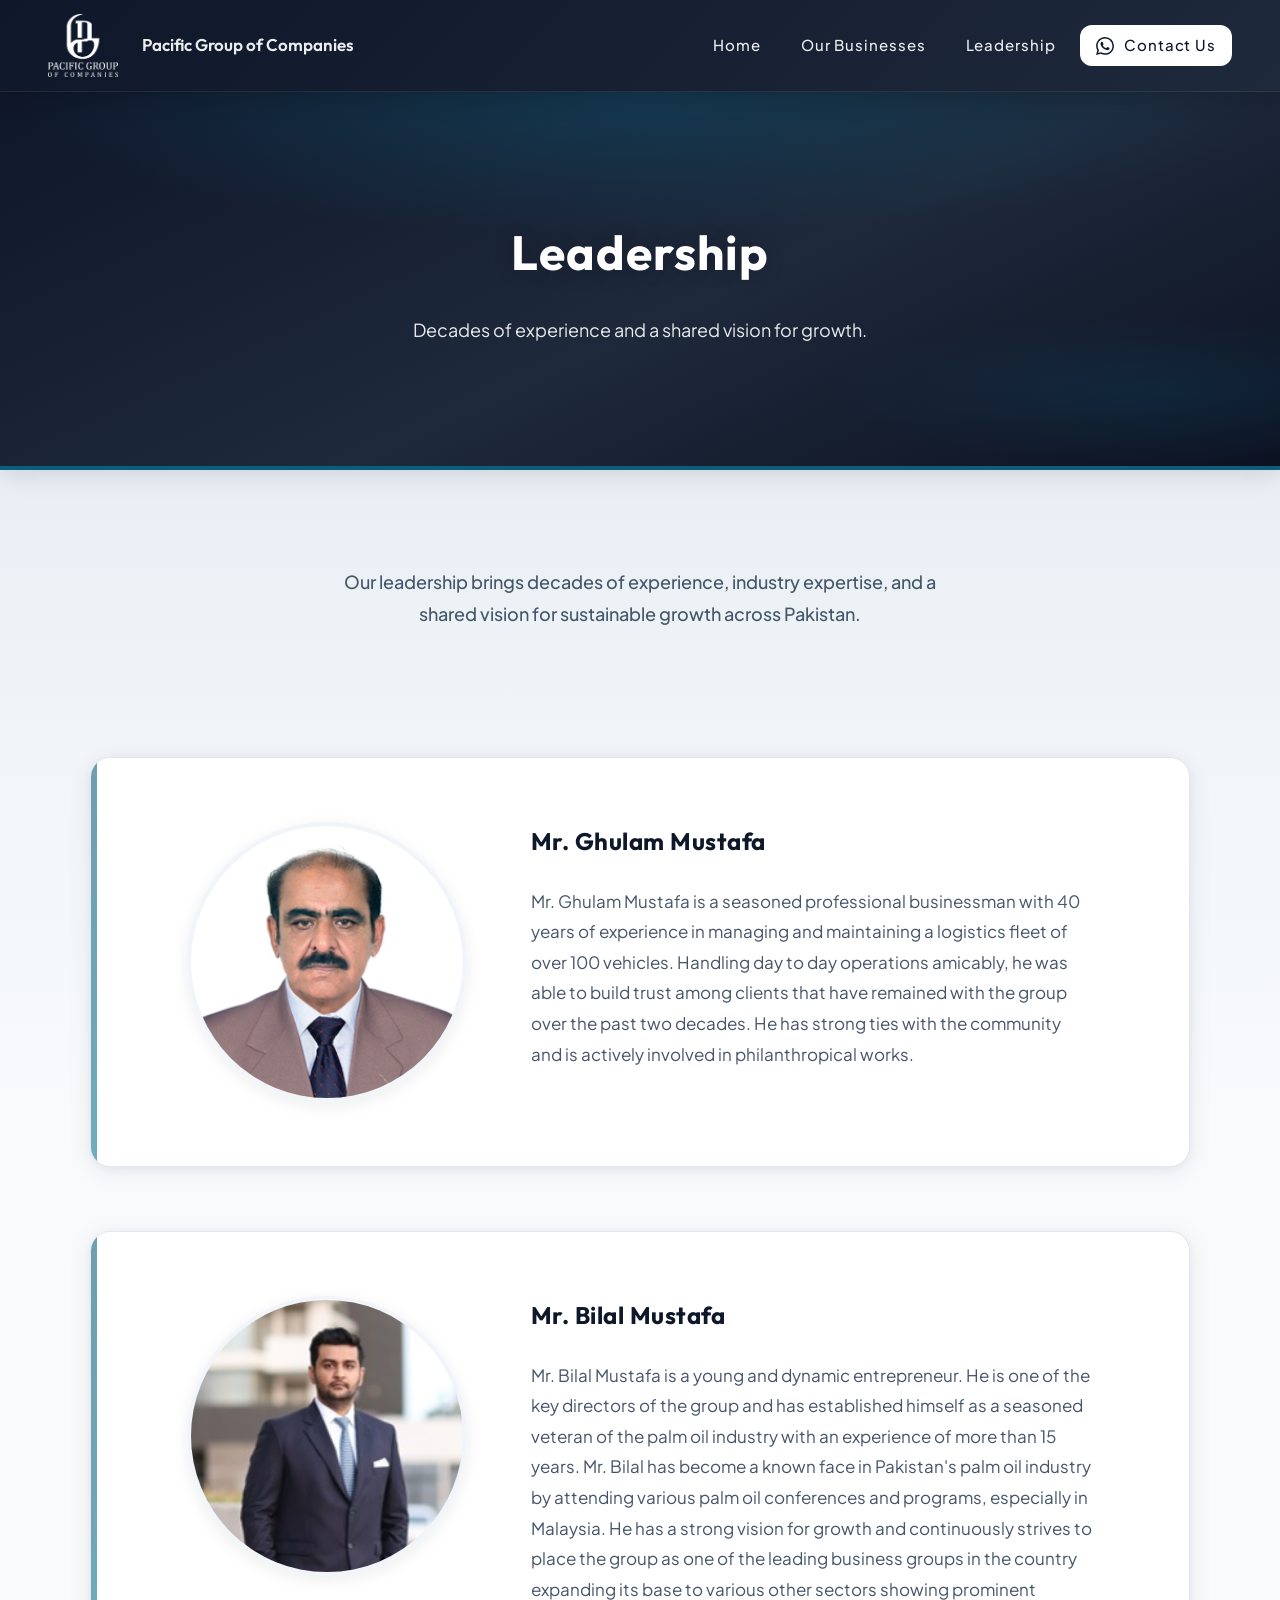
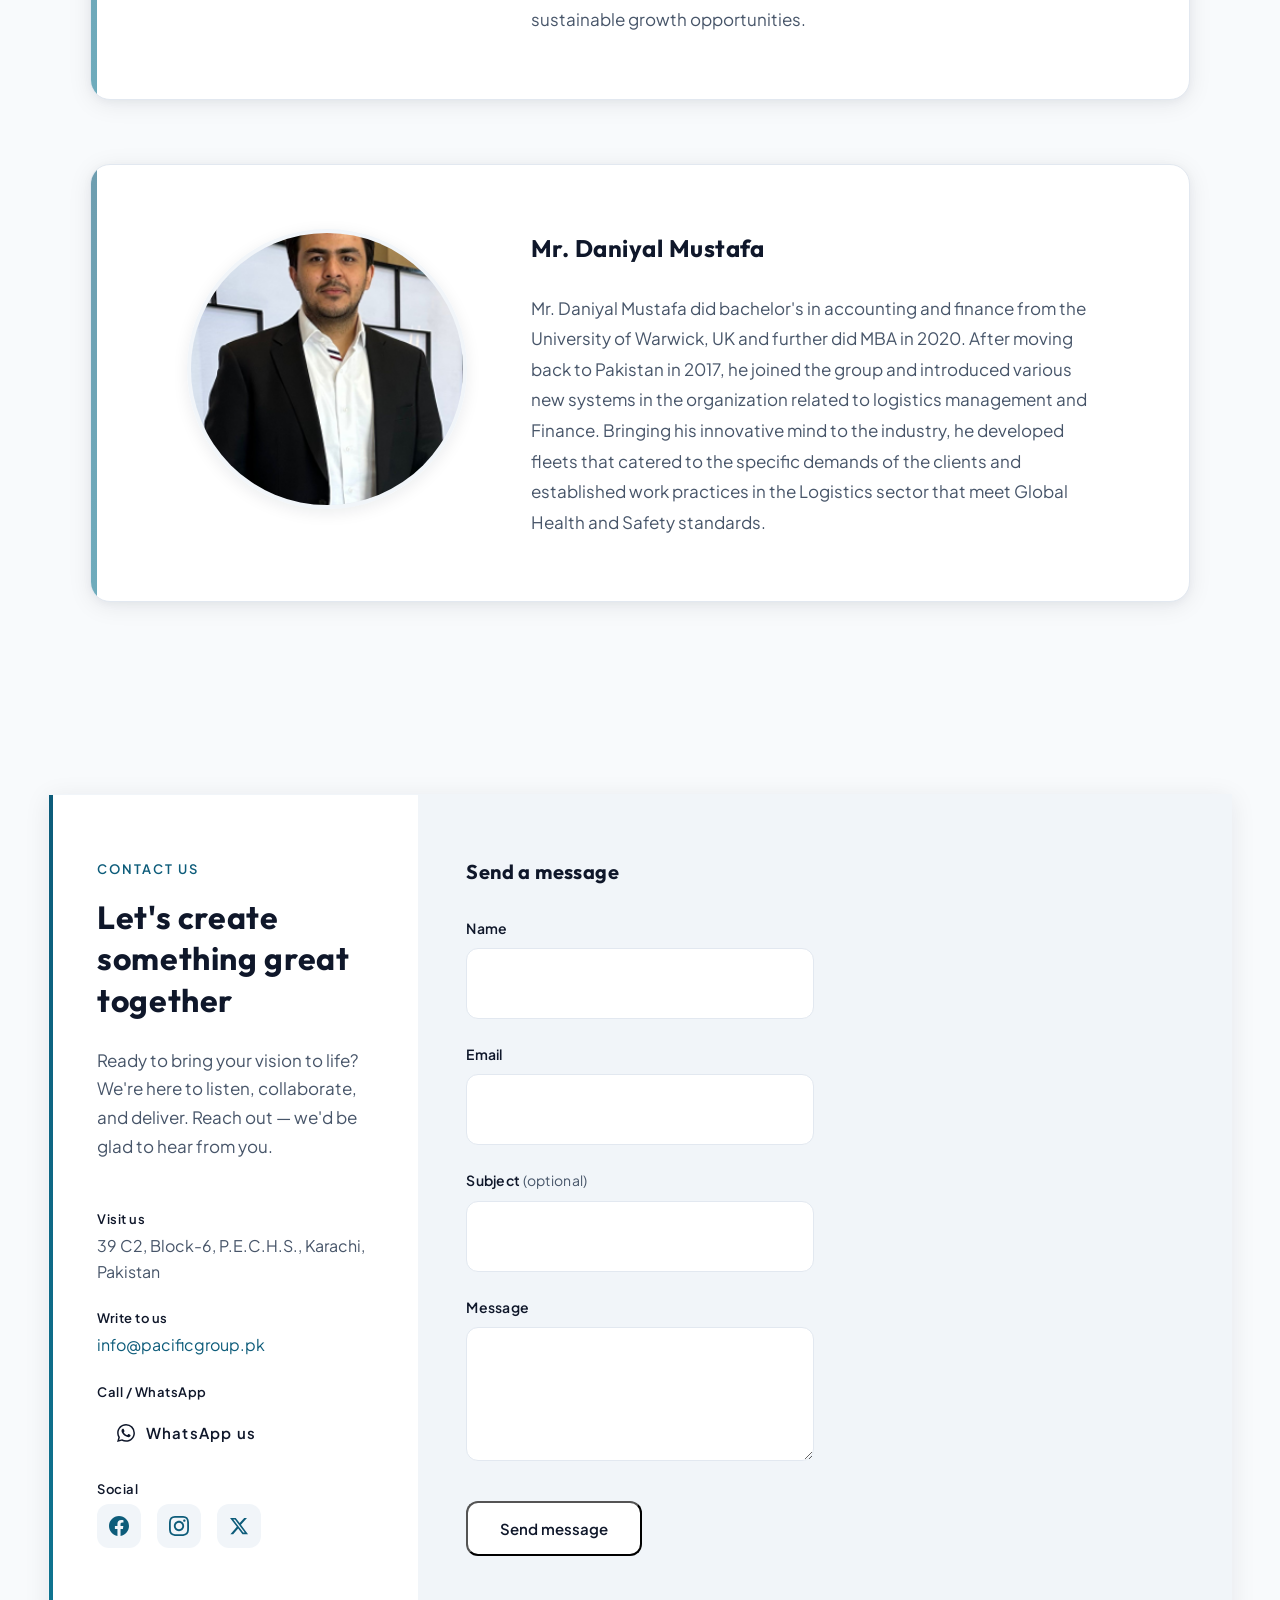
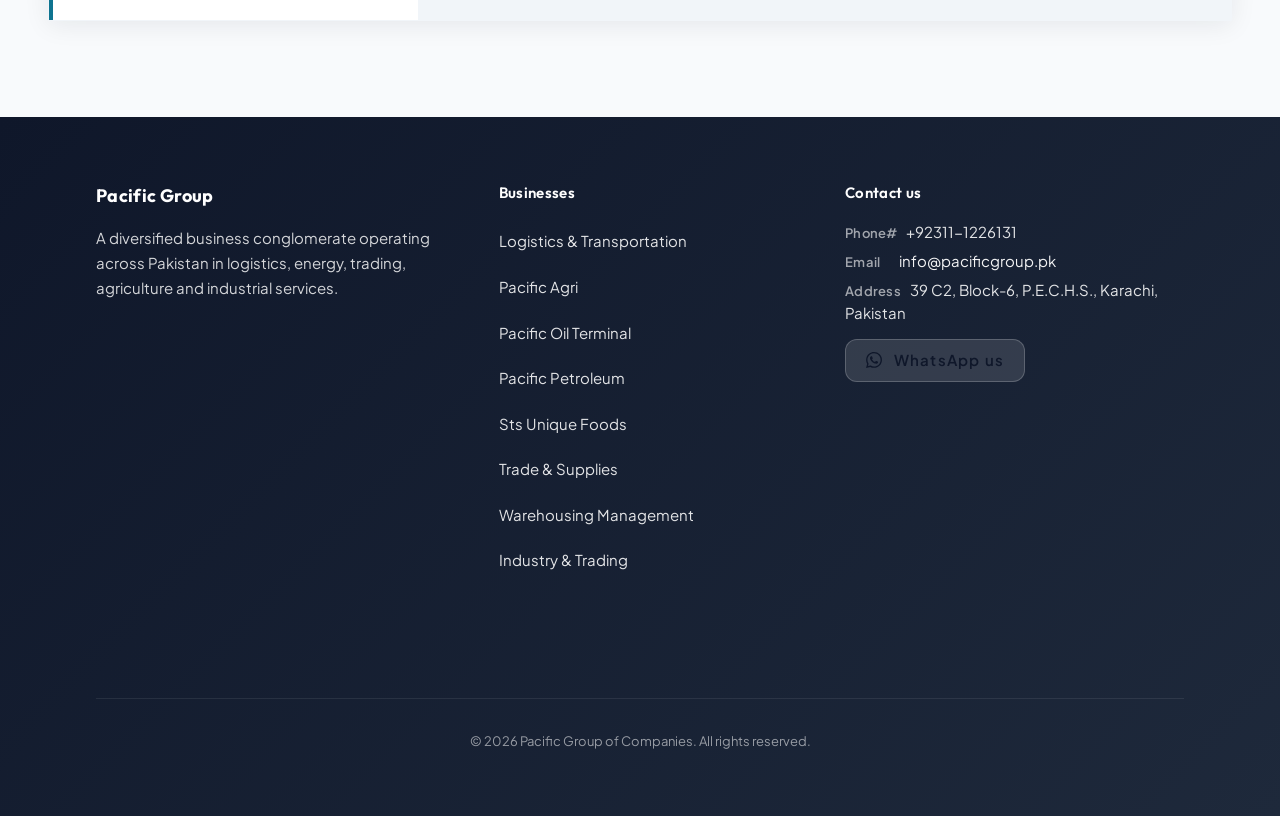
==== commit 8cd1fb26: "Fix mobile layout: logos overflowing cards, tap targets, orphan card On a 390px viewport the busines" ====
--- a/board-of-directors.html
+++ b/board-of-directors.html
@@ -6,7 +6,7 @@
   <title>Leadership | Pacific Group of Companies</title>
   <meta name="description" content="Meet our Leadership: Mr. Ghulam Mustafa, Mr. Bilal Mustafa, and Mr. Daniyal Mustafa — driving excellence across Pakistan.">
   <link rel="icon" type="image/png" href="assets/images/companies/pacific-group-logo.png">
-  <link rel="stylesheet" href="assets/css/main.css?v=5">
+  <link rel="stylesheet" href="assets/css/main.css?v=6">
   <link rel="preconnect" href="https://fonts.googleapis.com">
   <link rel="preconnect" href="https://fonts.gstatic.com" crossorigin>
   <link href="https://fonts.googleapis.com/css2?family=Outfit:wght@500;600;700&family=Plus+Jakarta+Sans:wght@400;500;600;700&display=swap" rel="stylesheet">
@@ -167,6 +167,6 @@
   </button>
 
   <script src="assets/js/contact-config.js"></script>
-  <script src="assets/js/main.js?v=3"></script>
+  <script src="assets/js/main.js?v=4"></script>
 </body>
 </html>
--- a/assets/css/main.css
+++ b/assets/css/main.css
@@ -651,6 +651,11 @@
   width: 100%;
 }
 
+/* Center the single card in the third row (7th item in 3-col grid) */
+.home-business-card:last-child:nth-child(3n+1) {
+  grid-column: 2;
+}
+
 /* Highlight when scrolled to from nav (home page) */
 .home-businesses:target {
   animation: section-highlight 1.8s var(--ease-out-expo) forwards;
@@ -705,13 +710,13 @@
   align-items: center;
   justify-content: center;
   width: 100%;
-  min-height: 150px;
+  min-height: 225px;
   margin-bottom: var(--space-lg);
 }
 
 .home-business-card-logo img {
-  max-height: 130px;
-  max-width: 200px;
+  max-height: 200px;
+  max-width: min(280px, 100%);
   width: auto;
   object-fit: contain;
 }
@@ -963,25 +968,42 @@
   content: '';
   position: absolute;
   inset: 0;
-  background: linear-gradient(135deg, rgba(255, 255, 255, 0.72) 0%, rgba(248, 250, 252, 0.65) 50%, rgba(255, 255, 255, 0.7) 100%);
+  background: linear-gradient(135deg, rgba(255, 255, 255, 0.92) 0%, rgba(248, 250, 252, 0.88) 50%, rgba(255, 255, 255, 0.9) 100%);
   z-index: 0;
   transition: opacity 0.4s var(--ease-out);
 }
 .business-card[class*="card-bg-"]:hover::after {
-  opacity: 0.55;
+  opacity: 0.65;
 }
 .business-card .business-logo,
 .business-card .business-content {
   position: relative;
   z-index: 1;
+}
+.business-card[class*="card-bg-"] .business-content {
+  background: rgba(255, 255, 255, 0.75);
+  padding: var(--space-lg);
+  border-radius: var(--radius-lg);
+  box-shadow: 0 2px 16px rgba(15, 23, 42, 0.06);
+  align-self: stretch;
+  display: flex;
+  flex-direction: column;
+  justify-content: center;
+}
+.business-card[class*="card-bg-"] .business-logo {
+  align-self: stretch;
+}
+.business-card[class*="card-bg-"] .business-content h2,
+.business-card[class*="card-bg-"] .business-content p {
+  text-shadow: 0 1px 2px rgba(255, 255, 255, 0.9);
 }
 .business-card.card-bg-logistics { background-image: url("../images/sections/logistics.jpg"); }
 .business-card.card-bg-trade { background-image: url("../images/sections/tech-logistics.jpg"); }
 .business-card.card-bg-warehouse { background-image: url("../images/sections/warehouse.jpg"); }
 .business-card.card-bg-agri { background-image: url("../images/sections/crops.jpg"); }
 .business-card.card-bg-oil-terminal { background-image: url("../images/sections/sunrise-port.jpg"); }
-.business-card.card-bg-foods { background-image: url("../images/sections/tech-logistics.jpg"); }
-.business-card.card-bg-petroleum { background-image: url("../images/sections/windmills-sunset.jpg"); }
+.business-card.card-bg-foods { background-image: url("../images/companies/sts-foods.jpg"); }
+.business-card.card-bg-petroleum { background-image: url("../images/companies/pacific-petroleum.jpg"); }
 
 .business-logo {
   display: flex;
@@ -1001,7 +1023,7 @@
 
 .business-logo img {
   max-height: 180px;
-  max-width: 280px;
+  max-width: min(280px, 100%);
   width: auto;
   object-fit: contain;
 }
@@ -1296,8 +1318,8 @@
   display: inline-flex;
   align-items: center;
   justify-content: center;
-  width: 40px;
-  height: 40px;
+  width: 44px;
+  height: 44px;
   border-radius: var(--radius);
   background: var(--color-border-soft);
   color: var(--color-text-muted);
@@ -1478,6 +1500,8 @@
 }
 
 .footer-list a {
+  display: inline-block;
+  padding: 0.5rem 0;
   color: rgba(255, 255, 255, 0.88);
   font-size: 0.9375rem;
   transition: color var(--transition-fast);
@@ -1624,6 +1648,32 @@
 @media (max-width: 768px) {
   .home-businesses-grid {
     grid-template-columns: repeat(2, 1fr);
+    gap: var(--space-md);
+  }
+
+  /* 4rem/3rem padding on a ~135px card left the logo only 37px to sit in,
+     so the logo overflowed the tile. Scale the card down with the viewport. */
+  .home-business-card {
+    padding: var(--space-lg) var(--space-sm);
+  }
+
+  .home-business-card-logo {
+    min-height: 120px;
+    margin-bottom: var(--space-sm);
+  }
+
+  .home-business-card-logo img {
+    max-height: 90px;
+  }
+
+  .home-business-card-name {
+    font-size: 1rem;
+  }
+
+  /* The 3-column centering rule pins the 7th card to column 2, which
+     leaves a hole beside it in a 2-column grid. Span it instead. */
+  .home-business-card:last-child:nth-child(3n+1) {
+    grid-column: 1 / -1;
   }
 
   .site-header {
@@ -1775,6 +1825,33 @@
     flex-direction: column;
   }
 
+  .home-businesses-grid {
+    grid-template-columns: repeat(2, 1fr);
+    gap: var(--space-sm);
+  }
+
+  .home-business-card {
+    padding: var(--space-md) var(--space-xs);
+  }
+
+  .home-business-card-logo {
+    min-height: 96px;
+  }
+
+  .home-business-card-logo img {
+    max-height: 72px;
+  }
+
+  .home-business-card-name {
+    font-size: 0.9375rem;
+  }
+
+  .section-inner,
+  .businesses {
+    padding-left: var(--space-md);
+    padding-right: var(--space-md);
+  }
+
   .btn {
     width: 100%;
     max-width: 280px;
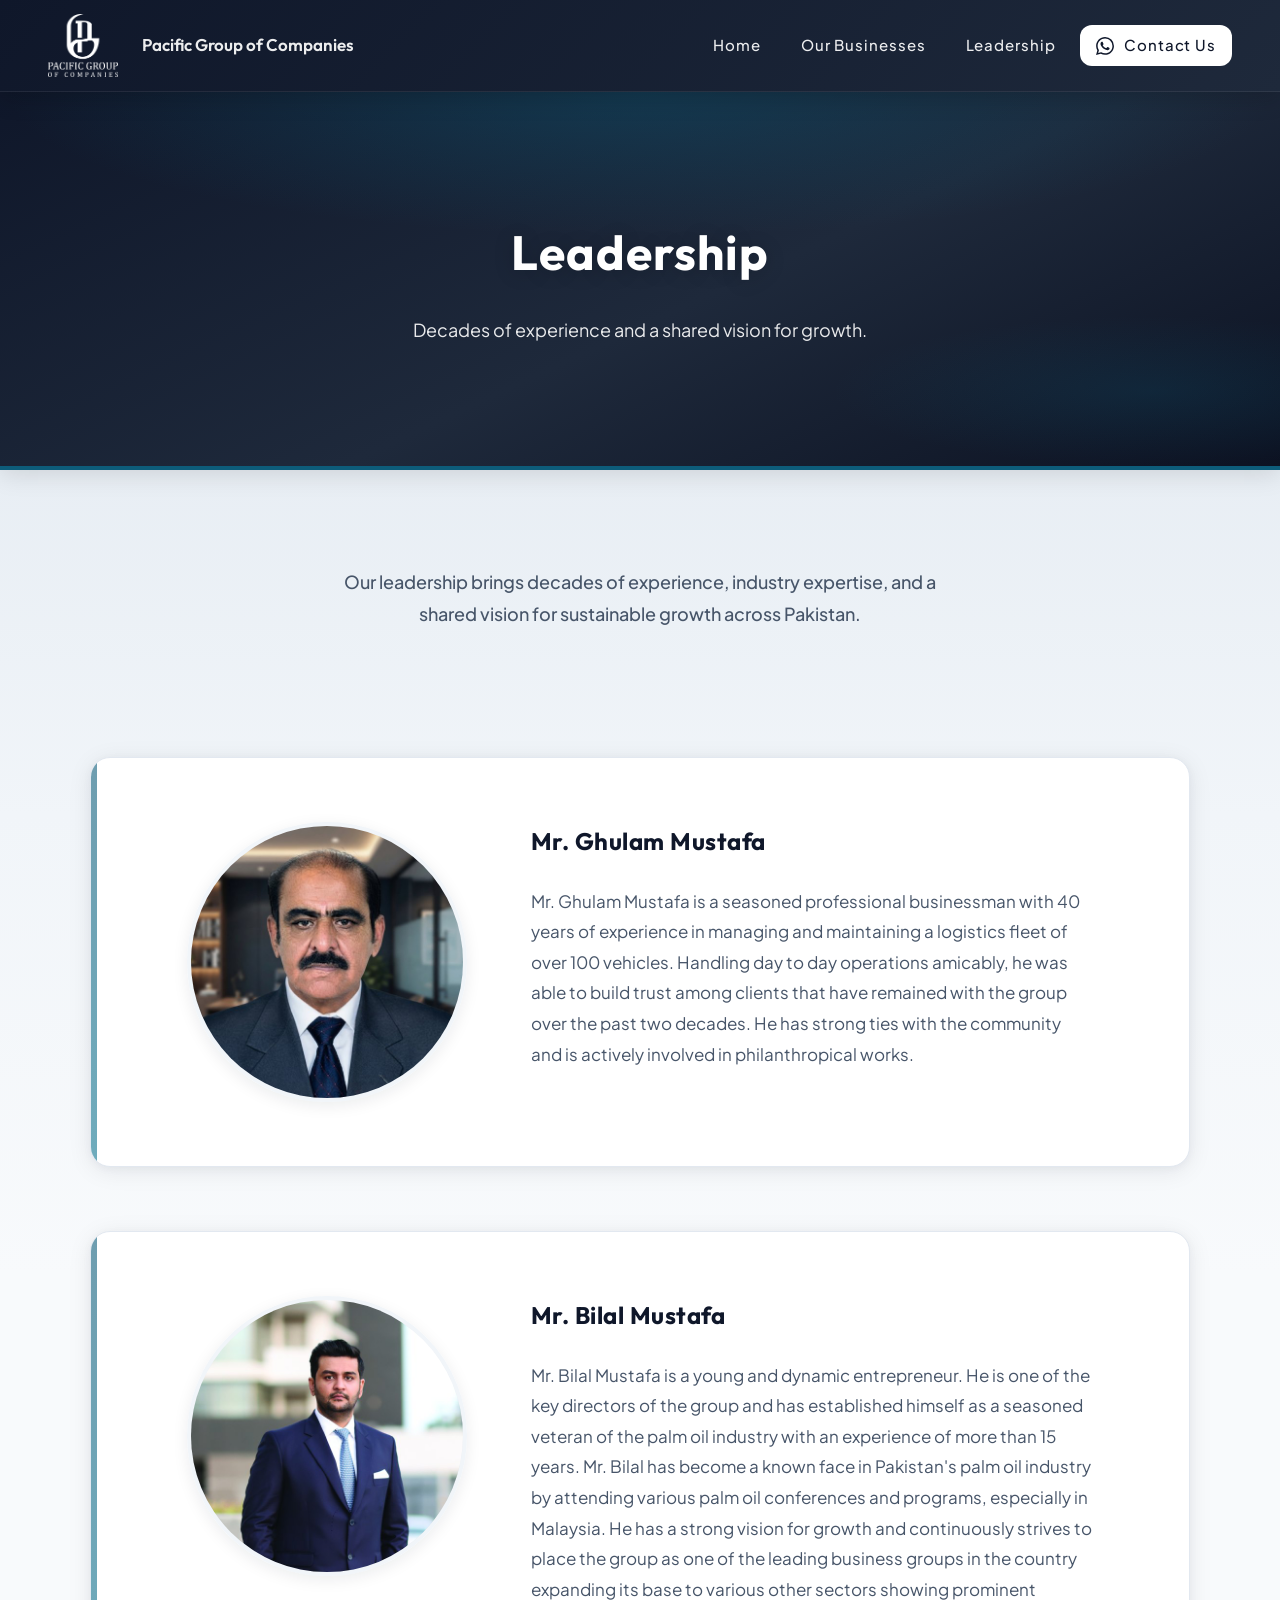
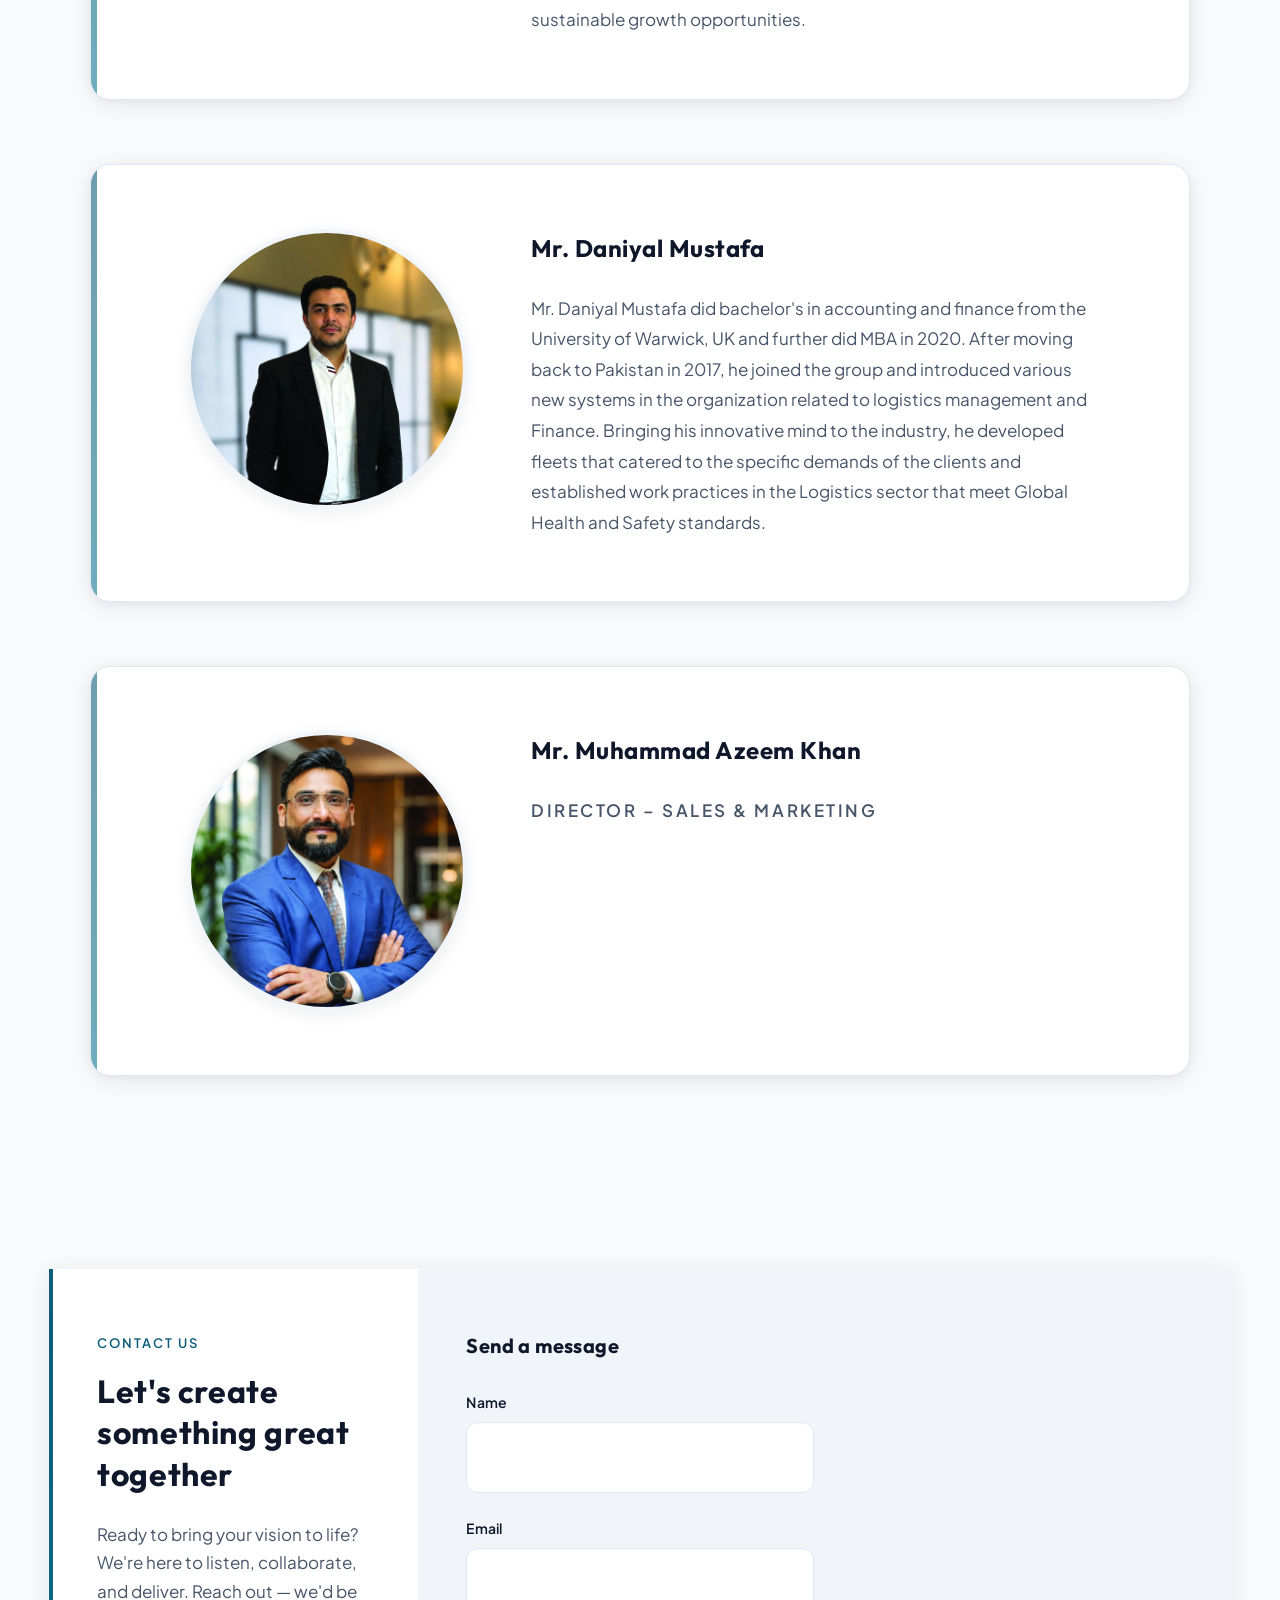
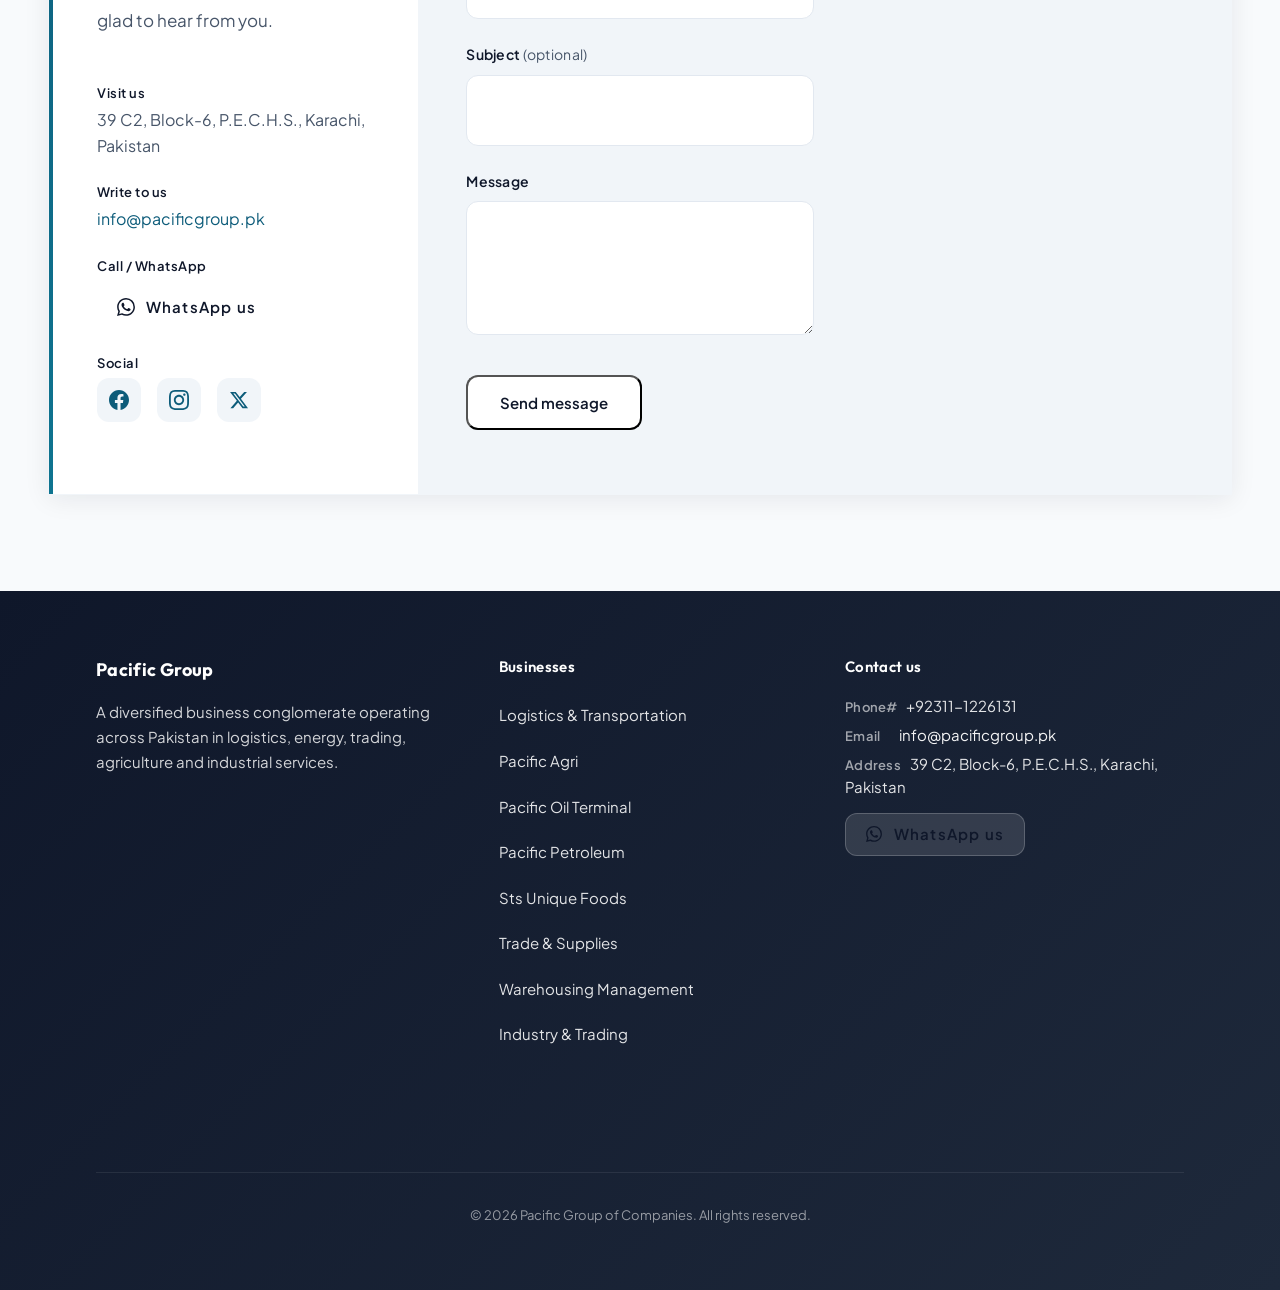
==== commit dc65c191: "Add 4th director, real Pacific Petroleum logo, fix marquee symmetry - Muhammad Azeem Khan added to t" ====
--- a/board-of-directors.html
+++ b/board-of-directors.html
@@ -6,7 +6,7 @@
   <title>Leadership | Pacific Group of Companies</title>
   <meta name="description" content="Meet our Leadership: Mr. Ghulam Mustafa, Mr. Bilal Mustafa, and Mr. Daniyal Mustafa — driving excellence across Pakistan.">
   <link rel="icon" type="image/png" href="assets/images/companies/pacific-group-logo.png">
-  <link rel="stylesheet" href="assets/css/main.css?v=6">
+  <link rel="stylesheet" href="assets/css/main.css?v=7">
   <link rel="preconnect" href="https://fonts.googleapis.com">
   <link rel="preconnect" href="https://fonts.gstatic.com" crossorigin>
   <link href="https://fonts.googleapis.com/css2?family=Outfit:wght@500;600;700&family=Plus+Jakarta+Sans:wght@400;500;600;700&display=swap" rel="stylesheet">
@@ -50,7 +50,7 @@
         <p class="board-intro reveal">Our leadership brings decades of experience, industry expertise, and a shared vision for sustainable growth across Pakistan.</p>
       <article class="director-card reveal">
         <div class="director-photo">
-          <img src="assets/images/board/ghulam-mustafa.png" alt="Mr. Ghulam Mustafa">
+          <img src="assets/images/board/ghulam-mustafa.jpg" alt="Mr. Ghulam Mustafa">
         </div>
         <div class="director-content">
           <h2>Mr. Ghulam Mustafa</h2>
@@ -70,11 +70,21 @@
 
       <article class="director-card reveal">
         <div class="director-photo">
-          <img src="assets/images/board/daniyal-mustafa.png" alt="Mr. Daniyal Mustafa">
+          <img src="assets/images/board/daniyal-mustafa.jpg" alt="Mr. Daniyal Mustafa">
         </div>
         <div class="director-content">
           <h2>Mr. Daniyal Mustafa</h2>
           <p>Mr. Daniyal Mustafa did bachelor's in accounting and finance from the University of Warwick, UK and further did MBA in 2020. After moving back to Pakistan in 2017, he joined the group and introduced various new systems in the organization related to logistics management and Finance. Bringing his innovative mind to the industry, he developed fleets that catered to the specific demands of the clients and established work practices in the Logistics sector that meet Global Health and Safety standards.</p>
+        </div>
+      </article>
+
+      <article class="director-card reveal">
+        <div class="director-photo">
+          <img src="assets/images/board/muhammad-azeem-khan.jpg" alt="Mr. Muhammad Azeem Khan">
+        </div>
+        <div class="director-content">
+          <h2>Mr. Muhammad Azeem Khan</h2>
+          <p class="director-role">Director &ndash; Sales &amp; Marketing</p>
         </div>
       </article>
       </div>
--- a/assets/css/main.css
+++ b/assets/css/main.css
@@ -1171,6 +1171,18 @@
   color: var(--color-text);
 }
 
+/* Role label under a director's name - matches .contact-card-label,
+   the treatment the rest of the site already uses for small labels. */
+.director-role {
+  display: block;
+  margin: calc(var(--space-md) * -0.55) 0 0;
+  font-size: 0.8125rem;
+  font-weight: 600;
+  letter-spacing: 0.15em;
+  text-transform: uppercase;
+  color: var(--color-accent);
+}
+
 .director-content p {
   margin: 0;
   font-size: 1.0625rem;
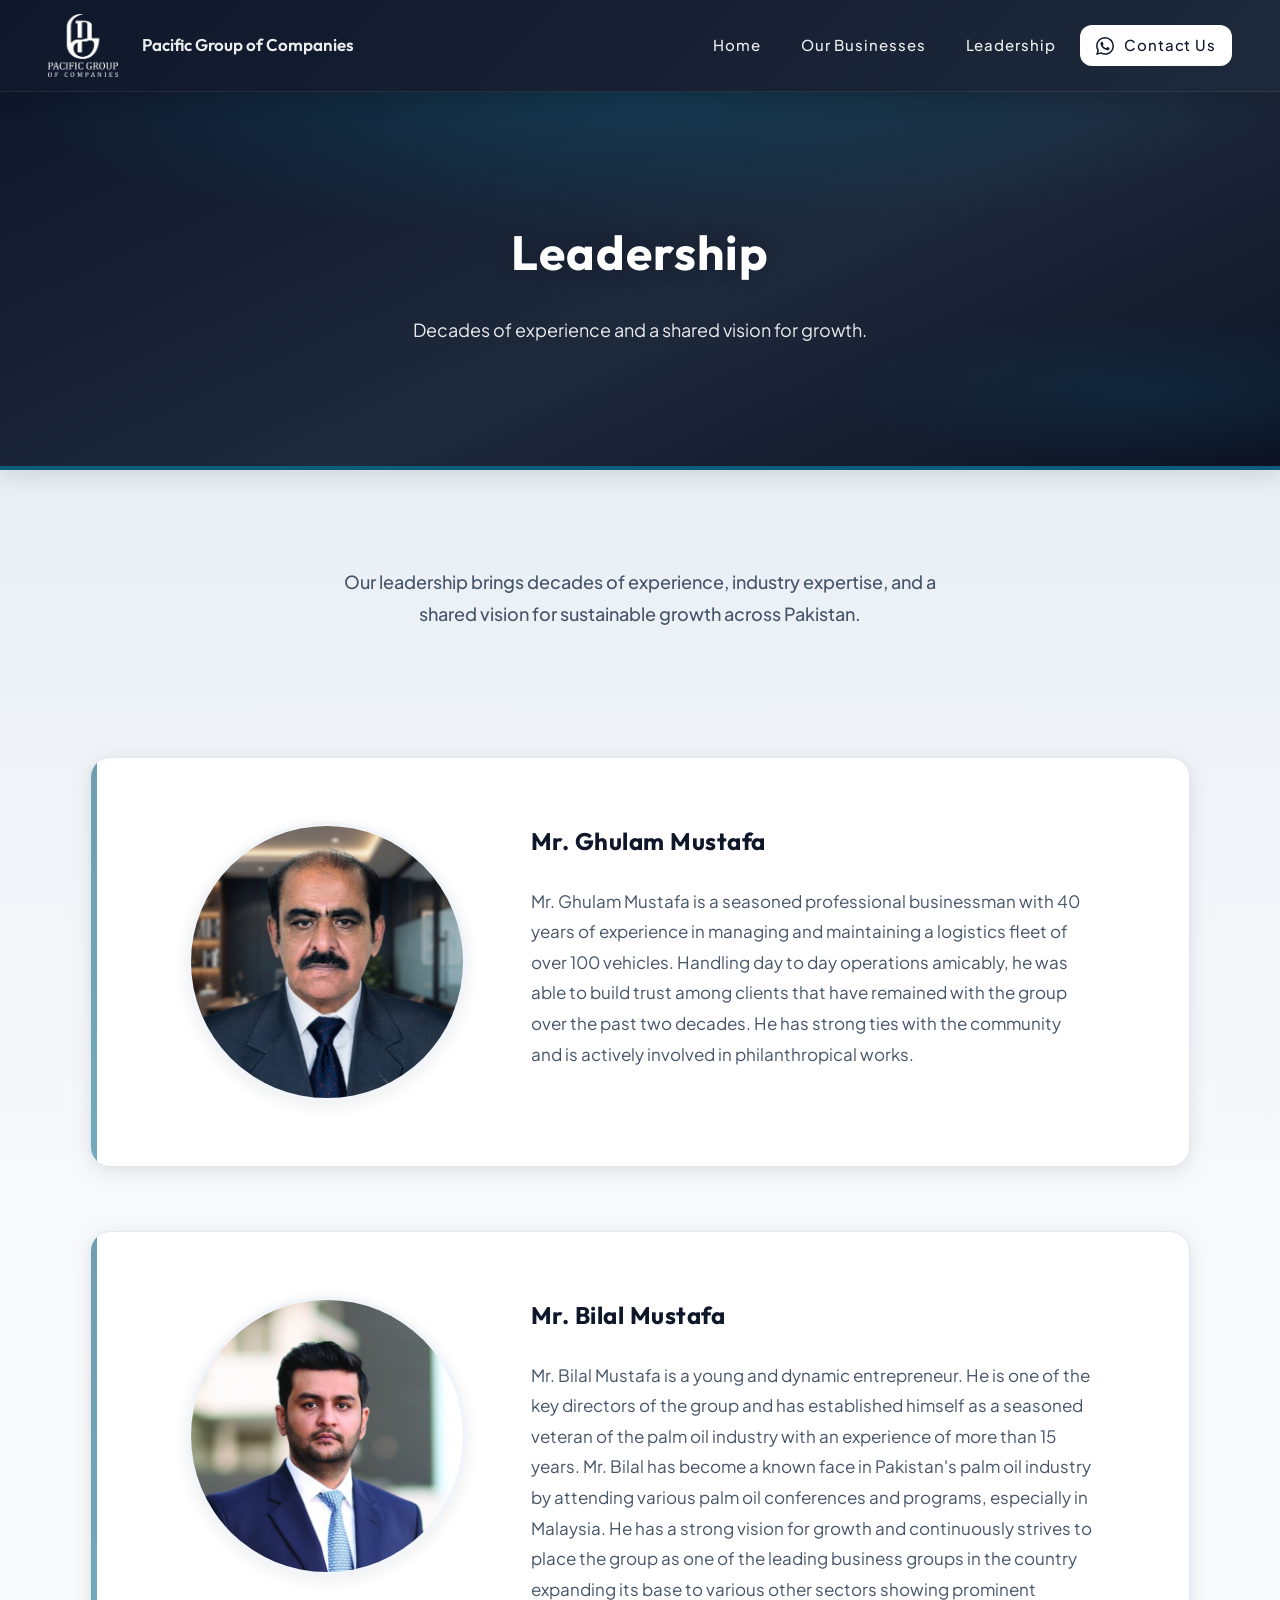
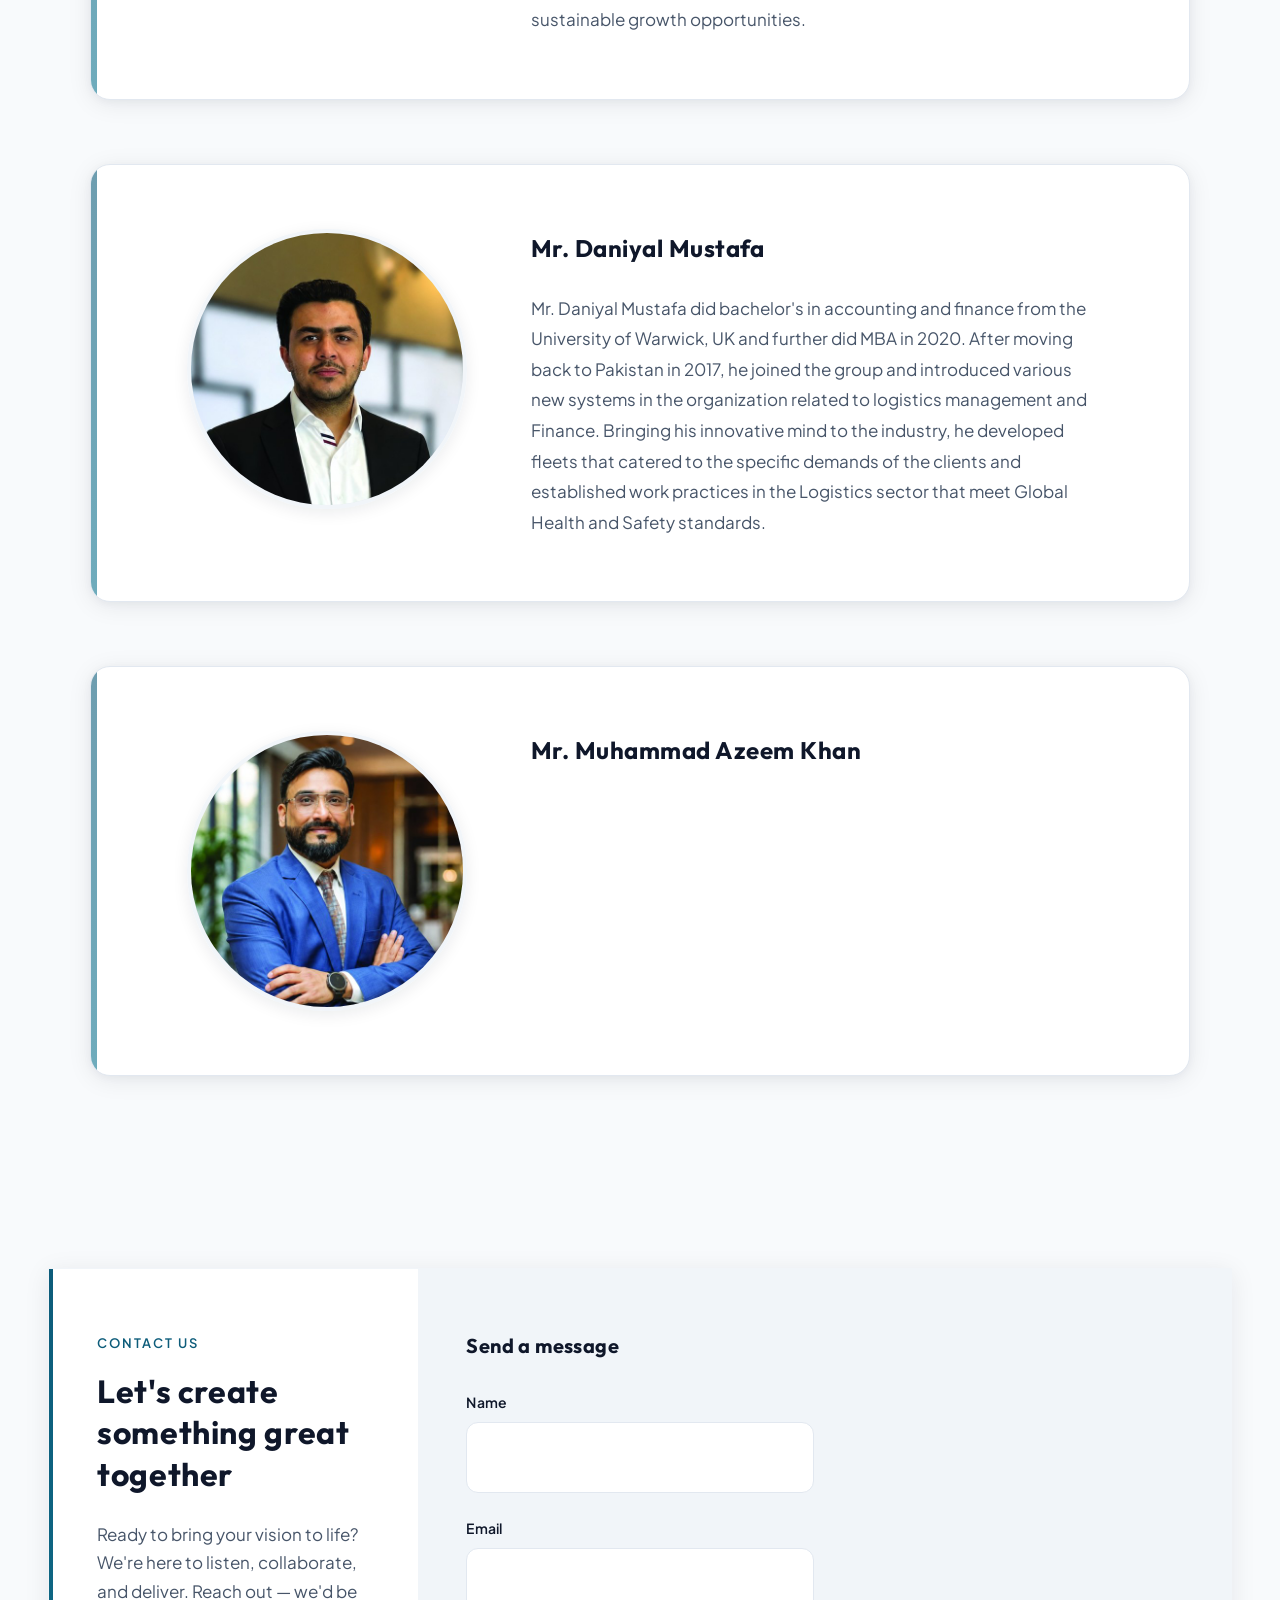
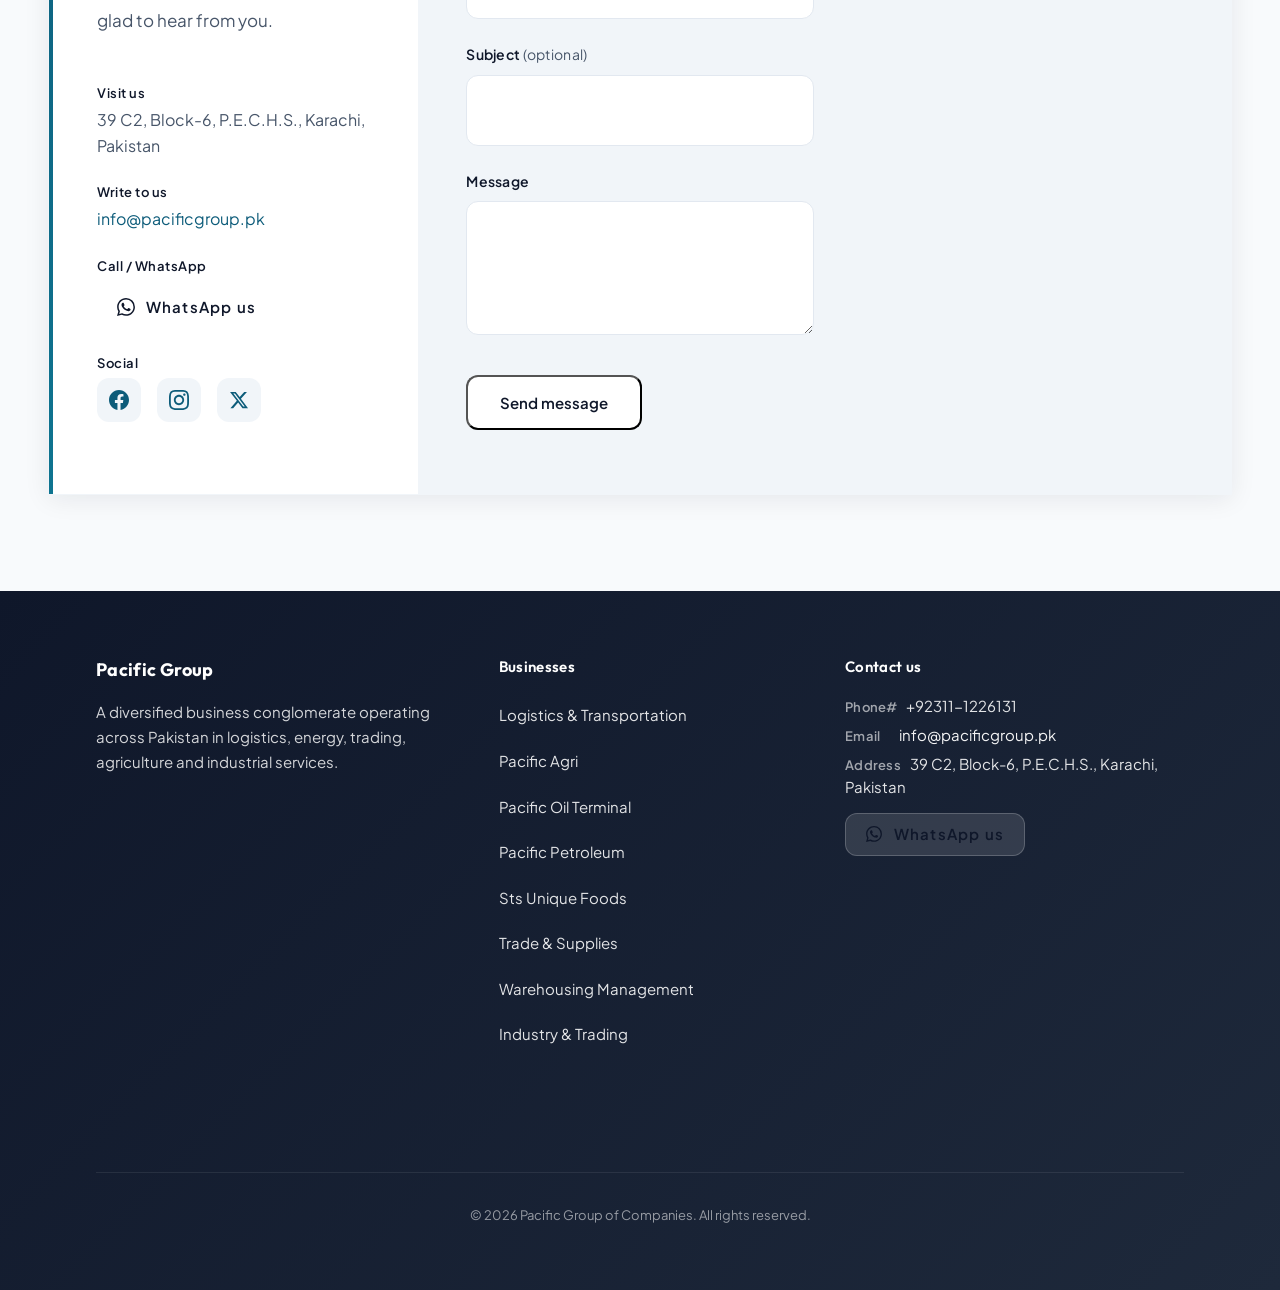
==== commit 35c0aae8: "Normalize all 23 logos, zoom two portraits, fix card padding on mobile Logos: every file carried a d" ====
--- a/board-of-directors.html
+++ b/board-of-directors.html
@@ -6,7 +6,7 @@
   <title>Leadership | Pacific Group of Companies</title>
   <meta name="description" content="Meet our Leadership: Mr. Ghulam Mustafa, Mr. Bilal Mustafa, and Mr. Daniyal Mustafa — driving excellence across Pakistan.">
   <link rel="icon" type="image/png" href="assets/images/companies/pacific-group-logo.png">
-  <link rel="stylesheet" href="assets/css/main.css?v=7">
+  <link rel="stylesheet" href="assets/css/main.css?v=8">
   <link rel="preconnect" href="https://fonts.googleapis.com">
   <link rel="preconnect" href="https://fonts.gstatic.com" crossorigin>
   <link href="https://fonts.googleapis.com/css2?family=Outfit:wght@500;600;700&family=Plus+Jakarta+Sans:wght@400;500;600;700&display=swap" rel="stylesheet">
@@ -84,7 +84,6 @@
         </div>
         <div class="director-content">
           <h2>Mr. Muhammad Azeem Khan</h2>
-          <p class="director-role">Director &ndash; Sales &amp; Marketing</p>
         </div>
       </article>
       </div>
--- a/assets/css/main.css
+++ b/assets/css/main.css
@@ -1021,6 +1021,11 @@
   transform: scale(1.02);
 }
 
+.business-logo,
+.business-content {
+  min-width: 0;
+}
+
 .business-logo img {
   max-height: 180px;
   max-width: min(280px, 100%);
@@ -1169,18 +1174,6 @@
   font-weight: 700;
   letter-spacing: 0.02em;
   color: var(--color-text);
-}
-
-/* Role label under a director's name - matches .contact-card-label,
-   the treatment the rest of the site already uses for small labels. */
-.director-role {
-  display: block;
-  margin: calc(var(--space-md) * -0.55) 0 0;
-  font-size: 0.8125rem;
-  font-weight: 600;
-  letter-spacing: 0.15em;
-  text-transform: uppercase;
-  color: var(--color-accent);
 }
 
 .director-content p {
@@ -1793,9 +1786,17 @@
     padding: var(--space-2xl) var(--space-md);
   }
 
+  /* Desktop padding is 4rem/6rem; on a 390px screen that alone is 192px,
+     which forced the card wider than the viewport once logos got wider. */
   .business-card {
     grid-template-columns: 1fr;
     text-align: center;
+    padding: var(--space-xl) var(--space-md);
+    gap: var(--space-lg);
+  }
+
+  .business-content p {
+    text-align: left;
   }
 
   .business-logo {
@@ -1807,14 +1808,31 @@
     max-width: 220px;
   }
 
+  /* 4rem/6rem padding left only 120px of a 278px card for text, so
+     paragraphs wrapped to 2-3 words and the page ran to 10,000px. */
   .director-card {
     grid-template-columns: 1fr;
     text-align: center;
+    padding: var(--space-xl) var(--space-md);
+    gap: var(--space-lg);
   }
 
   .director-photo {
-    max-width: 220px;
+    max-width: 200px;
     margin: 0 auto;
+  }
+
+  /* Centred headings read fine; centred body copy at this width does not. */
+  .director-content p {
+    text-align: left;
+  }
+
+  .board-cards {
+    padding: var(--space-2xl) var(--space-md);
+  }
+
+  .board-cards .section-inner {
+    gap: var(--space-lg);
   }
 
   .client-logos-track {
@@ -1871,6 +1889,38 @@
 
   .hero-scroll {
     display: none;
+  }
+
+  .director-card {
+    padding: var(--space-lg) var(--space-sm);
+    gap: var(--space-md);
+  }
+
+  .business-card {
+    padding: var(--space-lg) var(--space-sm);
+  }
+
+  .businesses {
+    padding-left: var(--space-sm);
+    padding-right: var(--space-sm);
+  }
+
+  .director-photo {
+    max-width: 168px;
+  }
+
+  .director-content h2 {
+    font-size: 1.25rem;
+    margin-bottom: var(--space-sm);
+  }
+
+  .director-content p {
+    font-size: 0.9375rem;
+    line-height: 1.7;
+  }
+
+  .board-cards {
+    padding: var(--space-xl) var(--space-sm);
   }
 }
 
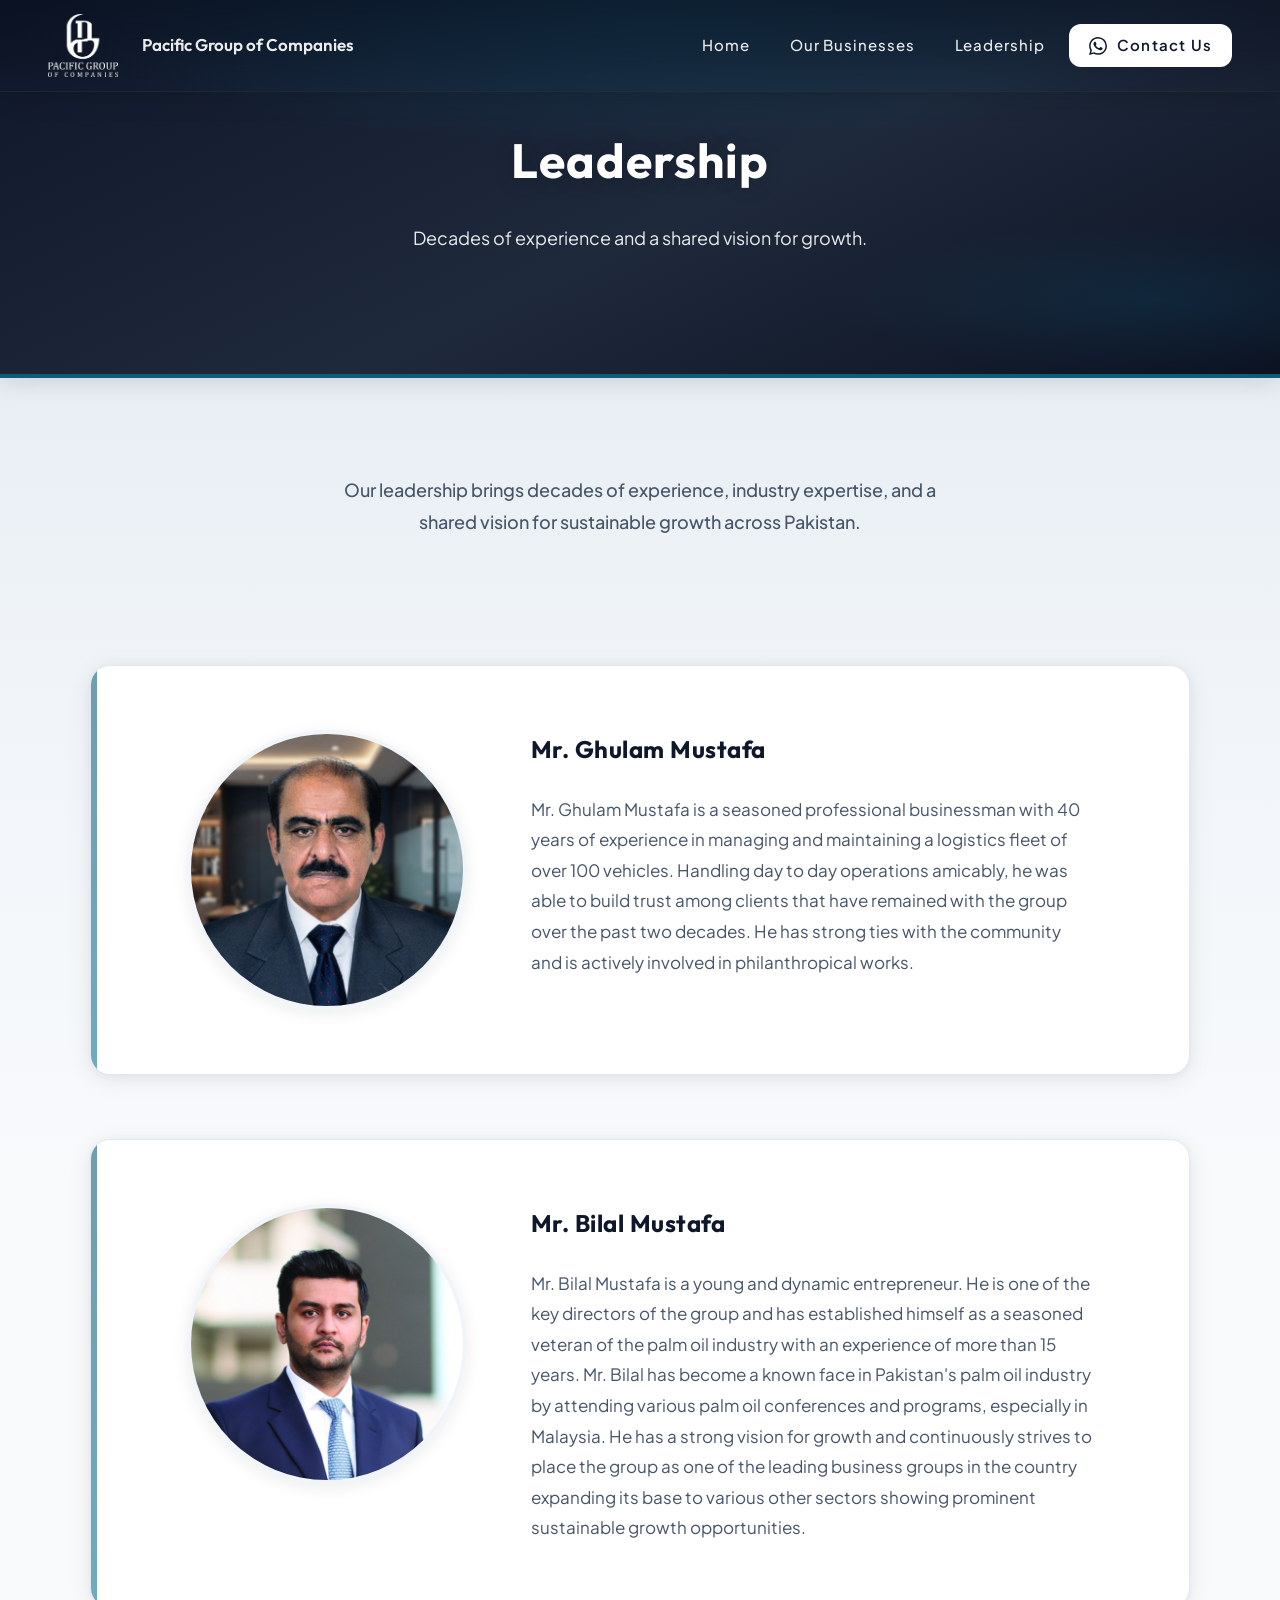
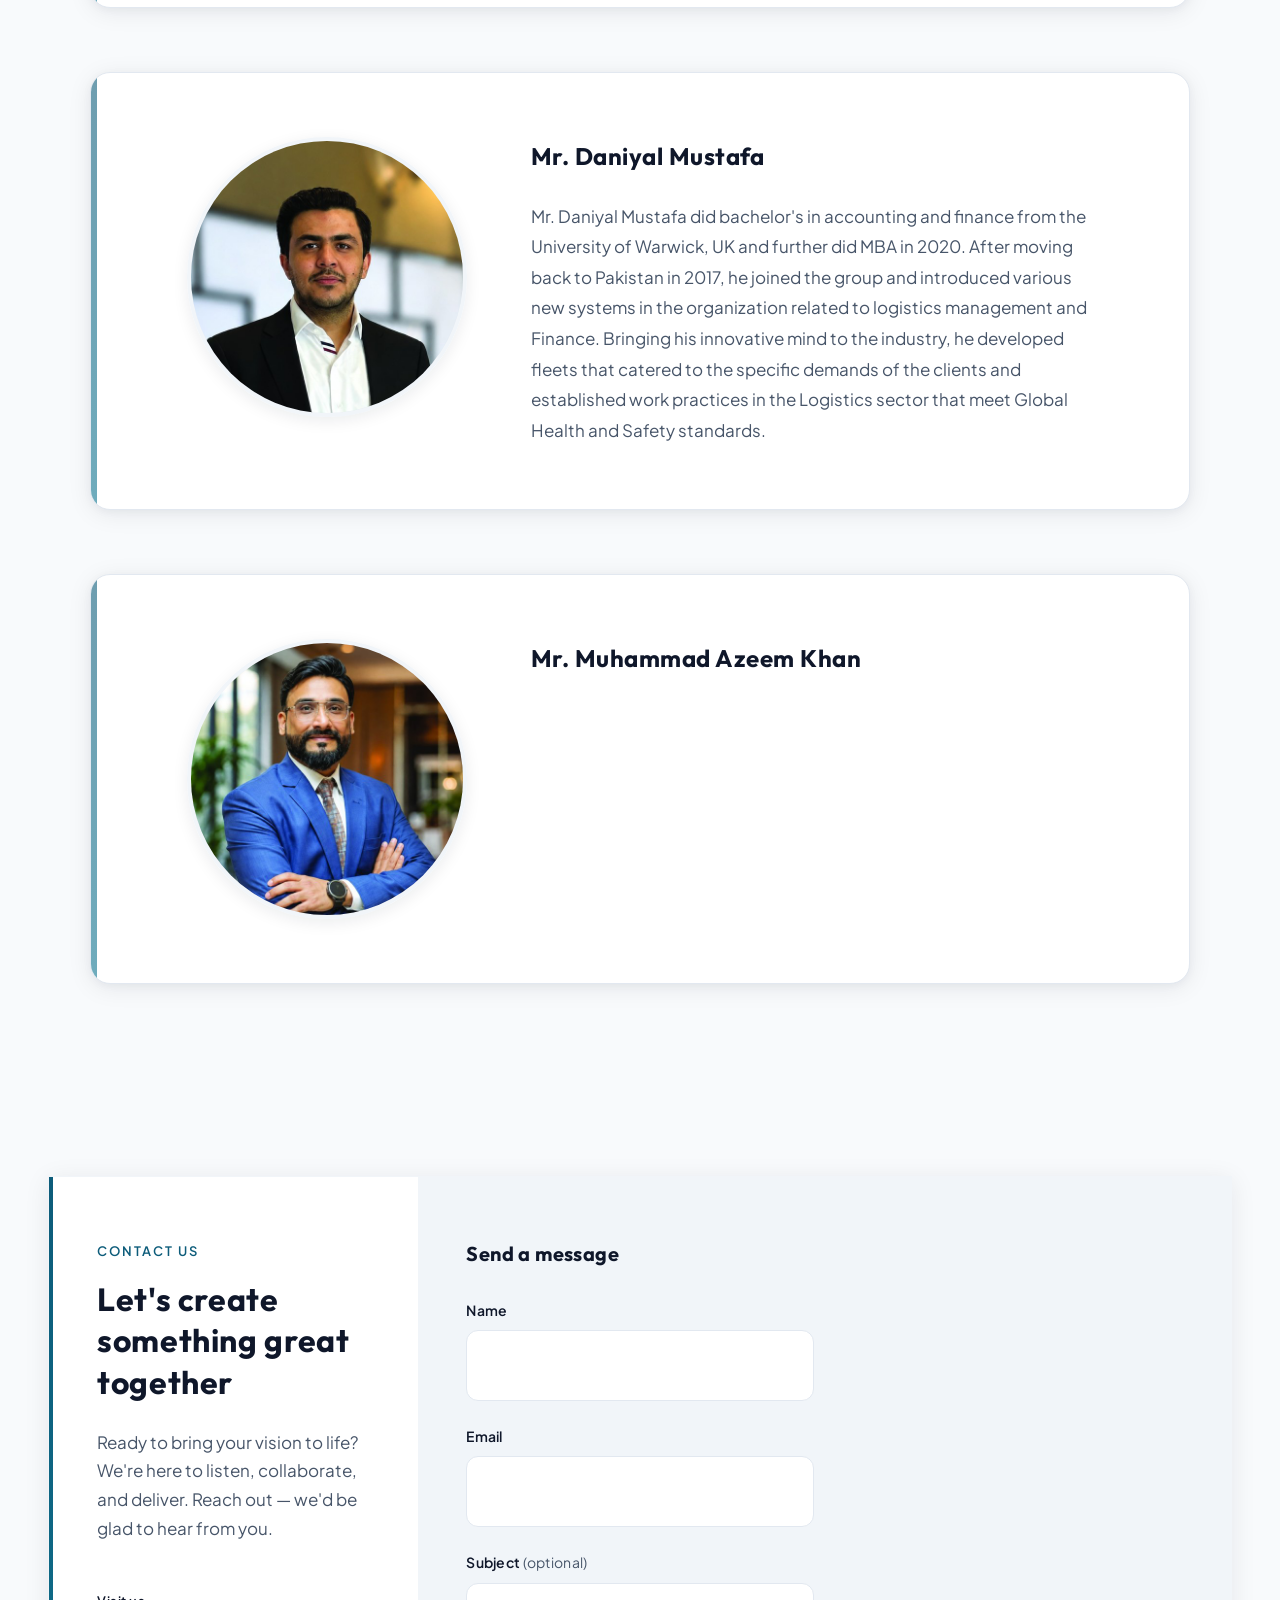
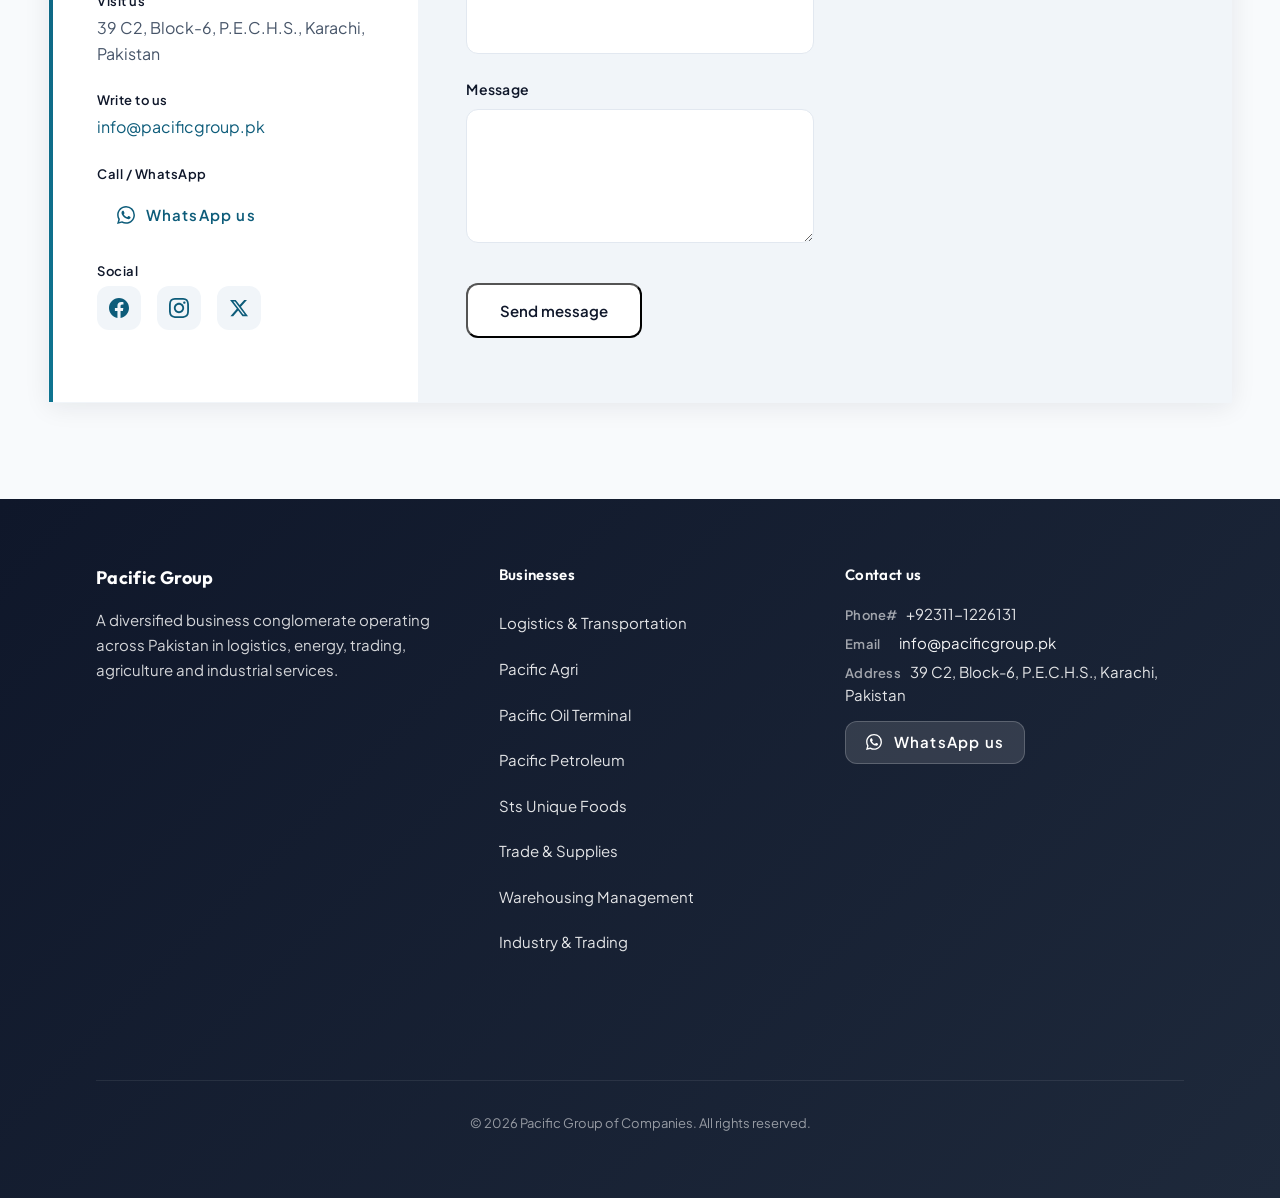
==== commit d221b7f3: "Replace hero video with a photo slideshow; fix header, contrast, marquee Hero The 26.8 MB stock-foot" ====
--- a/board-of-directors.html
+++ b/board-of-directors.html
@@ -6,7 +6,7 @@
   <title>Leadership | Pacific Group of Companies</title>
   <meta name="description" content="Meet our Leadership: Mr. Ghulam Mustafa, Mr. Bilal Mustafa, and Mr. Daniyal Mustafa — driving excellence across Pakistan.">
   <link rel="icon" type="image/png" href="assets/images/companies/pacific-group-logo.png">
-  <link rel="stylesheet" href="assets/css/main.css?v=8">
+  <link rel="stylesheet" href="assets/css/main.css?v=14">
   <link rel="preconnect" href="https://fonts.googleapis.com">
   <link rel="preconnect" href="https://fonts.gstatic.com" crossorigin>
   <link href="https://fonts.googleapis.com/css2?family=Outfit:wght@500;600;700&family=Plus+Jakarta+Sans:wght@400;500;600;700&display=swap" rel="stylesheet">
--- a/assets/css/main.css
+++ b/assets/css/main.css
@@ -41,6 +41,8 @@
   --transition-fast: 0.2s var(--ease-out);
   --transition: 0.35s var(--ease-out);
   --transition-slow: 0.5s var(--ease-out-expo);
+  --hero-fade: 1400ms;
+  --hero-pan: 7600ms;
 }
 
 *,
@@ -117,13 +119,27 @@
   height: var(--header-h);
   min-height: var(--header-h);
   padding: 0 var(--space-xl);
-  background: linear-gradient(135deg, var(--header-bg) 0%, var(--header-bg-end) 100%);
+  /* Transparent over the hero photography - but not literally transparent:
+     a soft top-down scrim keeps the white nav legible against bright skies.
+     Turns solid via .scrolled (toggled in main.js) once past the hero. */
+  background: linear-gradient(180deg,
+    rgba(8, 14, 28, 0.58) 0%,
+    rgba(8, 14, 28, 0.30) 58%,
+    rgba(8, 14, 28, 0) 100%);
+  transition: background var(--transition), box-shadow var(--transition),
+    border-color var(--transition);
   border-bottom: 1px solid var(--header-border);
   box-shadow: 0 4px 24px rgba(0, 0, 0, 0.2);
 }
 
 .site-header.scrolled {
+  background: linear-gradient(135deg, var(--header-bg) 0%, var(--header-bg-end) 100%);
   box-shadow: 0 4px 28px rgba(0, 0, 0, 0.25);
+}
+
+/* An open mobile menu needs a solid bar behind it even at scroll-top. */
+.site-header:has(.nav.is-open) {
+  background: linear-gradient(135deg, var(--header-bg) 0%, var(--header-bg-end) 100%);
 }
 
 .logo-link {
@@ -303,13 +319,13 @@
   color: var(--header-text-hover);
 }
 
-.btn-contact {
+a.btn-contact {
   display: inline-flex;
   align-items: center;
   gap: 0.35em;
   padding: 0.6rem 1.25rem;
   background: #fff;
-  color: var(--header-bg) !important;
+  color: var(--header-bg);
   font-weight: 600;
   font-size: 0.9375rem;
   letter-spacing: 0.08em;
@@ -317,10 +333,10 @@
   transition: background var(--transition), color var(--transition), transform var(--transition-fast), box-shadow var(--transition);
 }
 
-.btn-contact:hover {
+a.btn-contact:hover {
   background: rgba(255, 255, 255, 0.95);
   text-decoration: none;
-  color: var(--header-bg) !important;
+  color: var(--header-bg);
   transform: translateY(-2px);
   box-shadow: 0 6px 24px rgba(0, 0, 0, 0.3);
 }
@@ -366,14 +382,17 @@
 }
 
 /* ----- Main ----- */
+/* No top padding: every page opens with a full-bleed hero that runs under
+   the fixed header, so the header can sit transparent over the artwork.
+   The heroes carry their own header clearance below. */
 main {
-  padding-top: var(--header-h);
+  padding-top: 0;
 }
 
 /* ----- Hero (Home) – Video background + full impact ----- */
 .hero {
   position: relative;
-  min-height: 92vh;
+  min-height: 100vh;
   display: flex;
   flex-direction: column;
   align-items: center;
@@ -384,31 +403,95 @@
   overflow: hidden;
 }
 
-.hero-video-wrap {
+/* Hero slideshow -------------------------------------------------------
+   Slides are stacked and cross-faded by toggling .is-active from JS.
+   Only the first slide carries .is-active in the markup, so with JS
+   disabled the hero still renders a single static image. The .hero
+   gradient sits underneath as the final fallback if images fail. */
+.hero-slideshow {
   position: absolute;
   inset: 0;
   z-index: 0;
-  min-width: 100%;
-  min-height: 100%;
-}
-
-.hero-video {
+  overflow: hidden;
+}
+
+.hero-slide {
   position: absolute;
-  top: 50%;
-  left: 50%;
-  min-width: 100%;
-  min-height: 100%;
+  inset: 0;
+  opacity: 0;
+  transition: opacity var(--hero-fade) ease-in-out;
+  will-change: opacity;
+}
+
+.hero-slide.is-active {
+  opacity: 1;
+}
+
+.hero-slide img {
+  display: block;
   width: 100%;
   height: 100%;
   object-fit: cover;
-  transform: translate(-50%, -50%);
-}
-
+  transform: scale(1);
+  /* Slow push-in. The transition lives on the base rule so the reset
+     eases out over the same curve, well after the fade has finished. */
+  transition: transform var(--hero-pan) linear;
+}
+
+.hero-slide.is-active img {
+  transform: scale(1.07);
+}
+
+/* Per-slide scrim. The shared .hero-overlay grade is tuned for the darker
+   frames; photographs with a lot of bright sky behind the headline need
+   more. Tiers come from measuring each image's luminance in the text band
+   and solving for the alpha that clears WCAG AA against white. Sits on the
+   slide rather than the image so it doesn't drift with the push-in. */
+.hero-slide[data-tone='mid']::after,
+.hero-slide[data-tone='bright']::after {
+  content: '';
+  position: absolute;
+  inset: 0;
+  pointer-events: none;
+}
+
+.hero-slide[data-tone='mid']::after {
+  background: radial-gradient(ellipse 85% 62% at 50% 44%,
+    rgba(15, 23, 42, 0.42) 0%,
+    rgba(15, 23, 42, 0.30) 55%,
+    rgba(15, 23, 42, 0.10) 100%);
+}
+
+.hero-slide[data-tone='bright']::after {
+  background: radial-gradient(ellipse 88% 66% at 50% 44%,
+    rgba(15, 23, 42, 0.66) 0%,
+    rgba(15, 23, 42, 0.48) 55%,
+    rgba(15, 23, 42, 0.18) 100%);
+}
+
+/* Two-layer scrim. The old single 45-55% wash was tuned for a dark video;
+   the slideshow photos have bright skies exactly where the headline sits,
+   which dropped contrast to 2.6:1 on some slides. The radial layer darkens
+   the text block specifically so the photography keeps its punch at the
+   edges, while the linear layer grades the header and scroll cue.
+   Values tuned by measurement: worst-case contrast across the six slides
+   is 5.85:1 against white, over the 4.5:1 AA floor with margin to spare
+   for the moment a cross-fade blends two images. Darker than this and the
+   photographs turn to grey mud - which defeats using real ones. */
 .hero-overlay {
   position: absolute;
   inset: 0;
   z-index: 0.5;
-  background: linear-gradient(145deg, rgba(15, 23, 42, 0.5) 0%, rgba(30, 41, 59, 0.45) 50%, rgba(15, 23, 42, 0.55) 100%);
+  background:
+    radial-gradient(ellipse 82% 52% at 50% 45%,
+      rgba(8, 14, 28, 0.46) 0%,
+      rgba(8, 14, 28, 0.28) 52%,
+      rgba(8, 14, 28, 0.02) 100%),
+    linear-gradient(180deg,
+      rgba(15, 23, 42, 0.43) 0%,
+      rgba(15, 23, 42, 0.10) 28%,
+      rgba(15, 23, 42, 0.12) 64%,
+      rgba(15, 23, 42, 0.48) 100%);
   pointer-events: none;
 }
 
@@ -436,7 +519,10 @@
   font-weight: 600;
   letter-spacing: 0.2em;
   text-transform: uppercase;
-  color: rgba(255, 255, 255, 0.7);
+  /* Was 0.7 alpha over photography, which read as washed out. Near-full
+     white plus a tight shadow gives the small uppercase label real edges. */
+  color: rgba(255, 255, 255, 0.96);
+  text-shadow: 0 1px 3px rgba(8, 14, 28, 0.6);
   margin-bottom: var(--space-md);
 }
 
@@ -448,14 +534,17 @@
   line-height: 1.15;
   letter-spacing: 0.02em;
   color: #fff;
-  text-shadow: 0 2px 24px rgba(0, 0, 0, 0.2);
+  /* Tight shadow for edge definition against busy photography, plus a
+     wide soft one to lift the whole block off bright skies. */
+  text-shadow: 0 2px 4px rgba(8, 14, 28, 0.5), 0 8px 30px rgba(8, 14, 28, 0.4);
 }
 
 .tagline {
   margin: 0 0 var(--space-xl);
   font-size: 1.125rem;
   line-height: 1.7;
-  color: rgba(255, 255, 255, 0.85);
+  color: rgba(255, 255, 255, 0.96);
+  text-shadow: 0 1px 3px rgba(8, 14, 28, 0.55);
   max-width: 560px;
   margin-left: auto;
   margin-right: auto;
@@ -774,6 +863,12 @@
   width: 100%;
   overflow: hidden;
   padding: var(--space-md) 0;
+  /* Fade the ends so logos dissolve out instead of being cut mid-mark,
+     which read as a rendering fault rather than motion. */
+  -webkit-mask-image: linear-gradient(90deg,
+    transparent 0, #000 7%, #000 93%, transparent 100%);
+  mask-image: linear-gradient(90deg,
+    transparent 0, #000 7%, #000 93%, transparent 100%);
 }
 
 .client-logos-track:hover .client-logos-row {
@@ -846,7 +941,9 @@
 }
 
 /* ----- Page hero (inner pages) – background image + overlay, sharp edge ----- */
+/* Inner-page heroes also sit under the header, so pad the content down. */
 .page-hero {
+  padding-top: calc(var(--space-3xl) + var(--header-h));
   text-align: center;
   min-height: 50vh;
   display: flex;
@@ -1542,7 +1639,10 @@
   color: rgba(255, 255, 255, 0.6);
 }
 
-.btn-contact-footer {
+/* On the dark footer the pill composites to near-navy, so this variant
+   needs light text. It previously inherited the dark base colour through
+   an !important and rendered at 1.33:1 - effectively invisible. */
+a.btn-contact-footer {
   display: inline-flex;
   align-items: center;
   gap: 0.4rem;
@@ -1553,10 +1653,10 @@
   transition: background var(--transition-fast), border-color var(--transition-fast), color var(--transition-fast);
 }
 
-.btn-contact-footer:hover {
+a.btn-contact-footer:hover {
   background: rgba(255, 255, 255, 0.2);
   border-color: rgba(255, 255, 255, 0.35);
-  color: #fff !important;
+  color: #fff;
 }
 
 .site-footer .copyright {
@@ -1926,6 +2026,15 @@
 
 /* Reduced motion */
 @media (prefers-reduced-motion: reduce) {
+  .hero-slide,
+  .hero-slide img {
+    transition: none;
+  }
+
+  .hero-slide img {
+    transform: none;
+  }
+
   .reveal,
   body.js-ready .reveal,
   body.js-ready .reveal.visible {
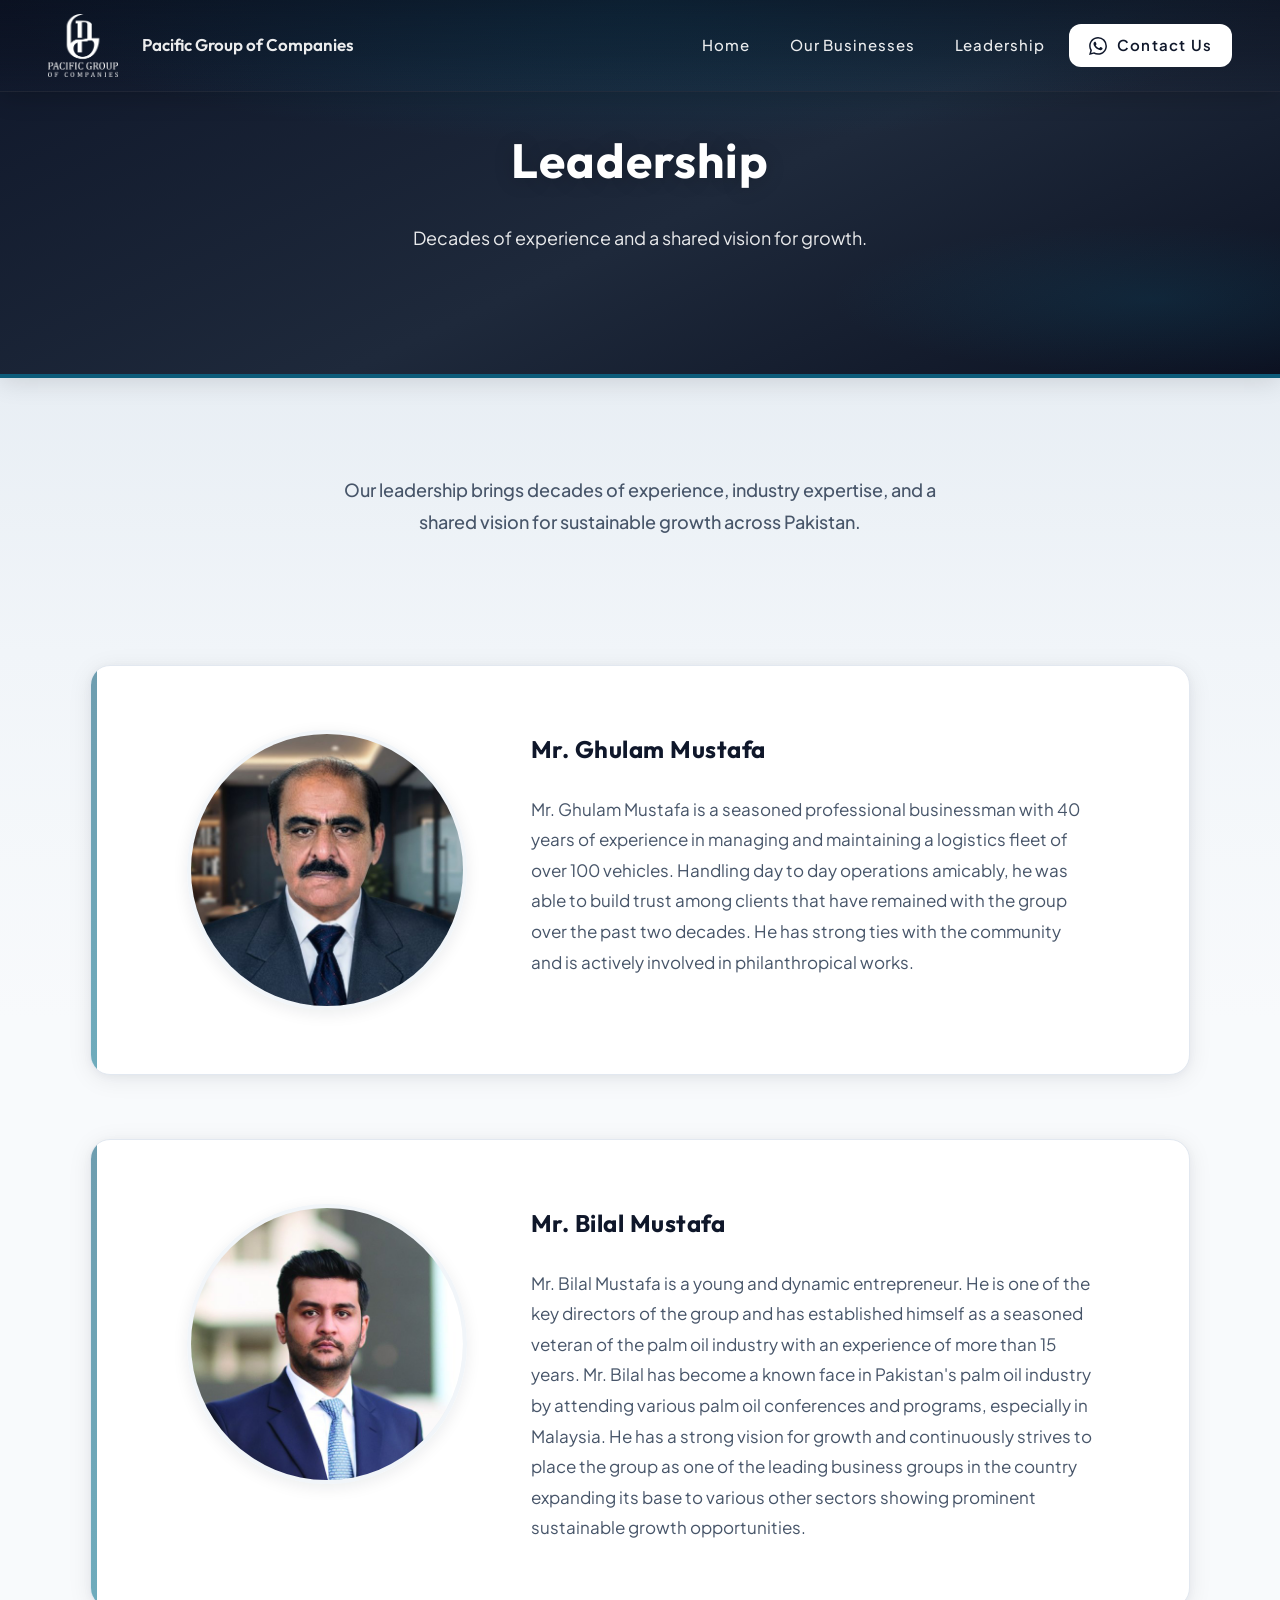
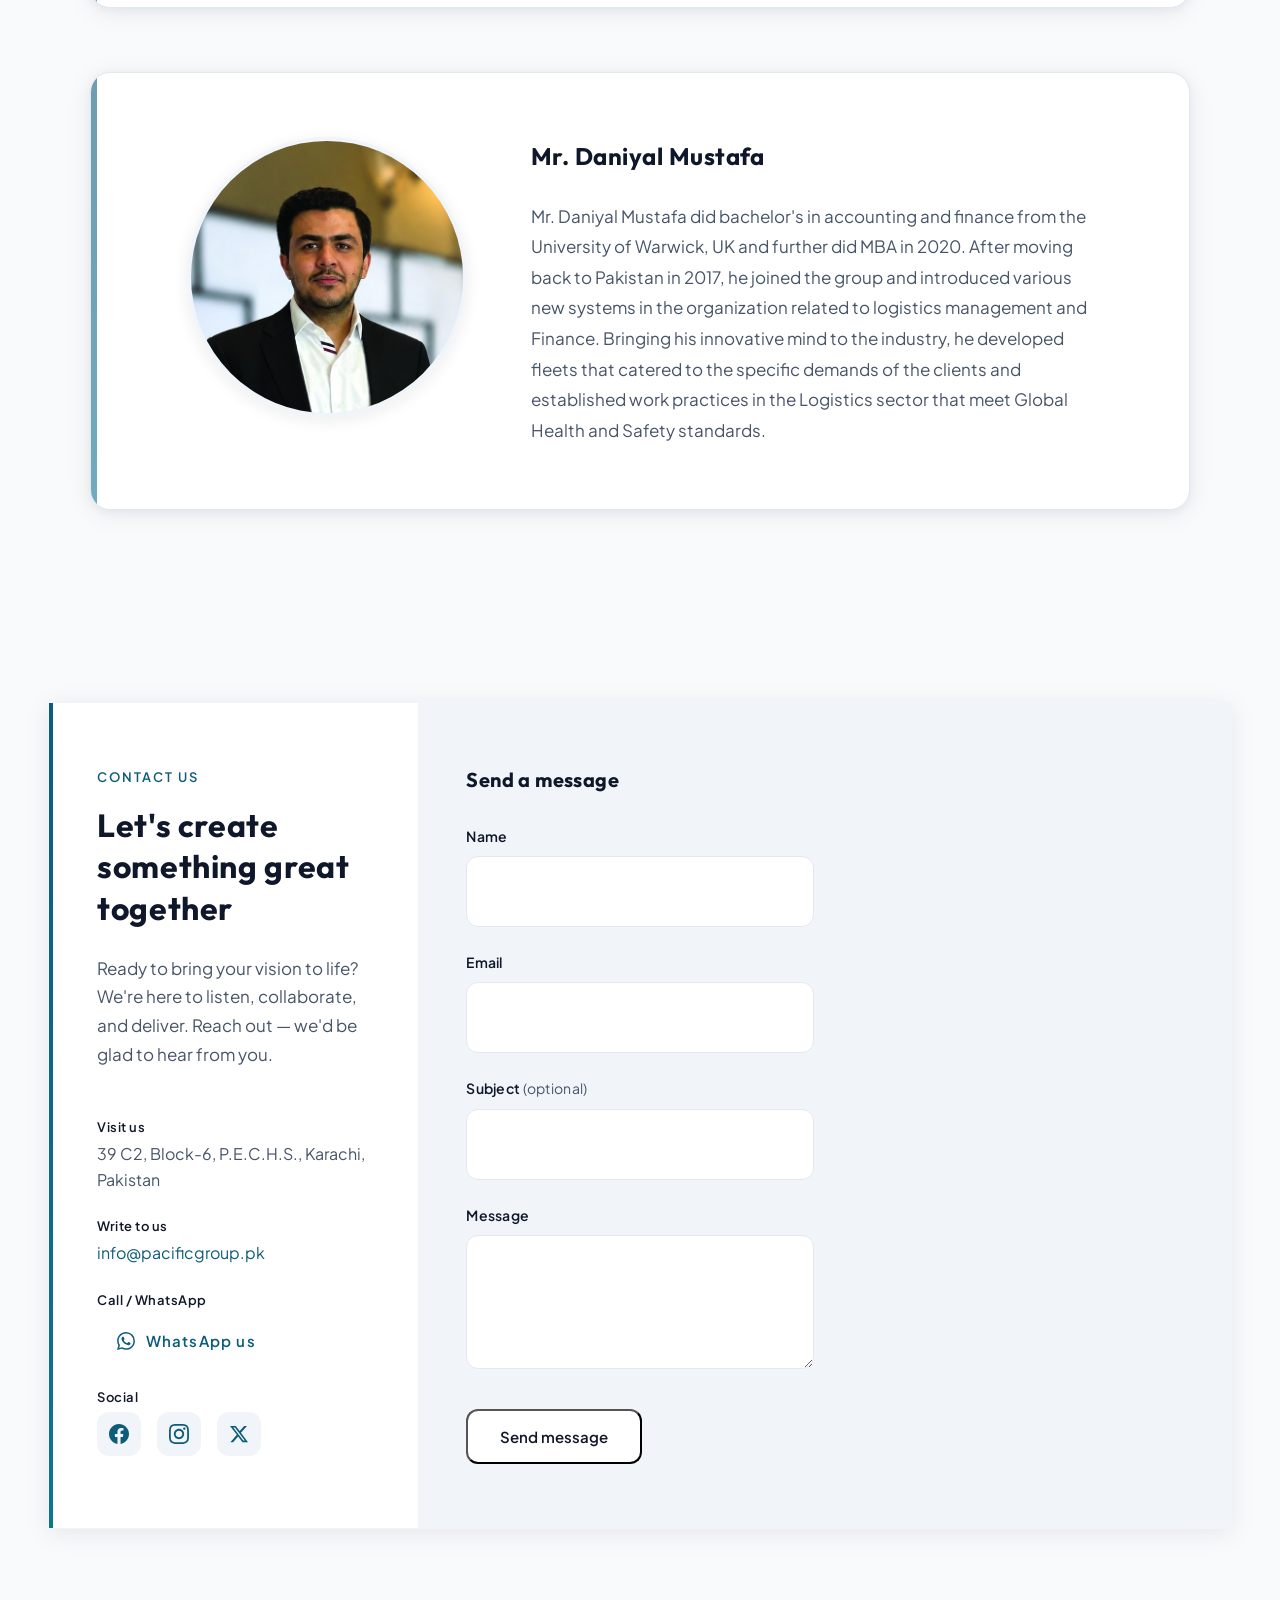
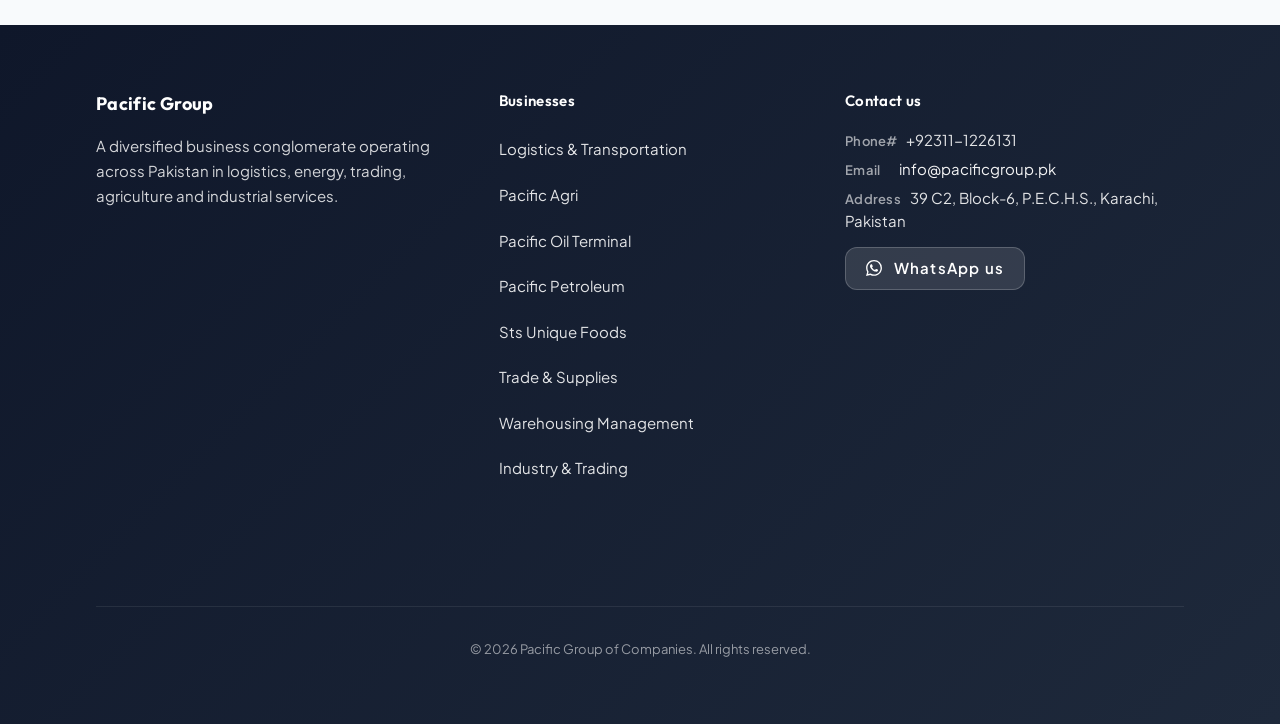
==== commit e5611610: "Remove the Muhammad Azeem Khan card from the Leadership page With no bio text the card rendered as a" ====
--- a/board-of-directors.html
+++ b/board-of-directors.html
@@ -6,7 +6,7 @@
   <title>Leadership | Pacific Group of Companies</title>
   <meta name="description" content="Meet our Leadership: Mr. Ghulam Mustafa, Mr. Bilal Mustafa, and Mr. Daniyal Mustafa — driving excellence across Pakistan.">
   <link rel="icon" type="image/png" href="assets/images/companies/pacific-group-logo.png">
-  <link rel="stylesheet" href="assets/css/main.css?v=14">
+  <link rel="stylesheet" href="assets/css/main.css?v=16">
   <link rel="preconnect" href="https://fonts.googleapis.com">
   <link rel="preconnect" href="https://fonts.gstatic.com" crossorigin>
   <link href="https://fonts.googleapis.com/css2?family=Outfit:wght@500;600;700&family=Plus+Jakarta+Sans:wght@400;500;600;700&display=swap" rel="stylesheet">
@@ -78,14 +78,6 @@
         </div>
       </article>
 
-      <article class="director-card reveal">
-        <div class="director-photo">
-          <img src="assets/images/board/muhammad-azeem-khan.jpg" alt="Mr. Muhammad Azeem Khan">
-        </div>
-        <div class="director-content">
-          <h2>Mr. Muhammad Azeem Khan</h2>
-        </div>
-      </article>
       </div>
     </section>
 
--- a/assets/css/main.css
+++ b/assets/css/main.css
@@ -1951,8 +1951,12 @@
 }
 
 @media (max-width: 480px) {
+  /* Switching to column moves the main axis vertical, so the base rule's
+     justify-content:center stops centring horizontally. Without this the
+     buttons stretch to their 280px max-width and sit left of centre. */
   .hero-cta {
     flex-direction: column;
+    align-items: center;
   }
 
   .home-businesses-grid {
